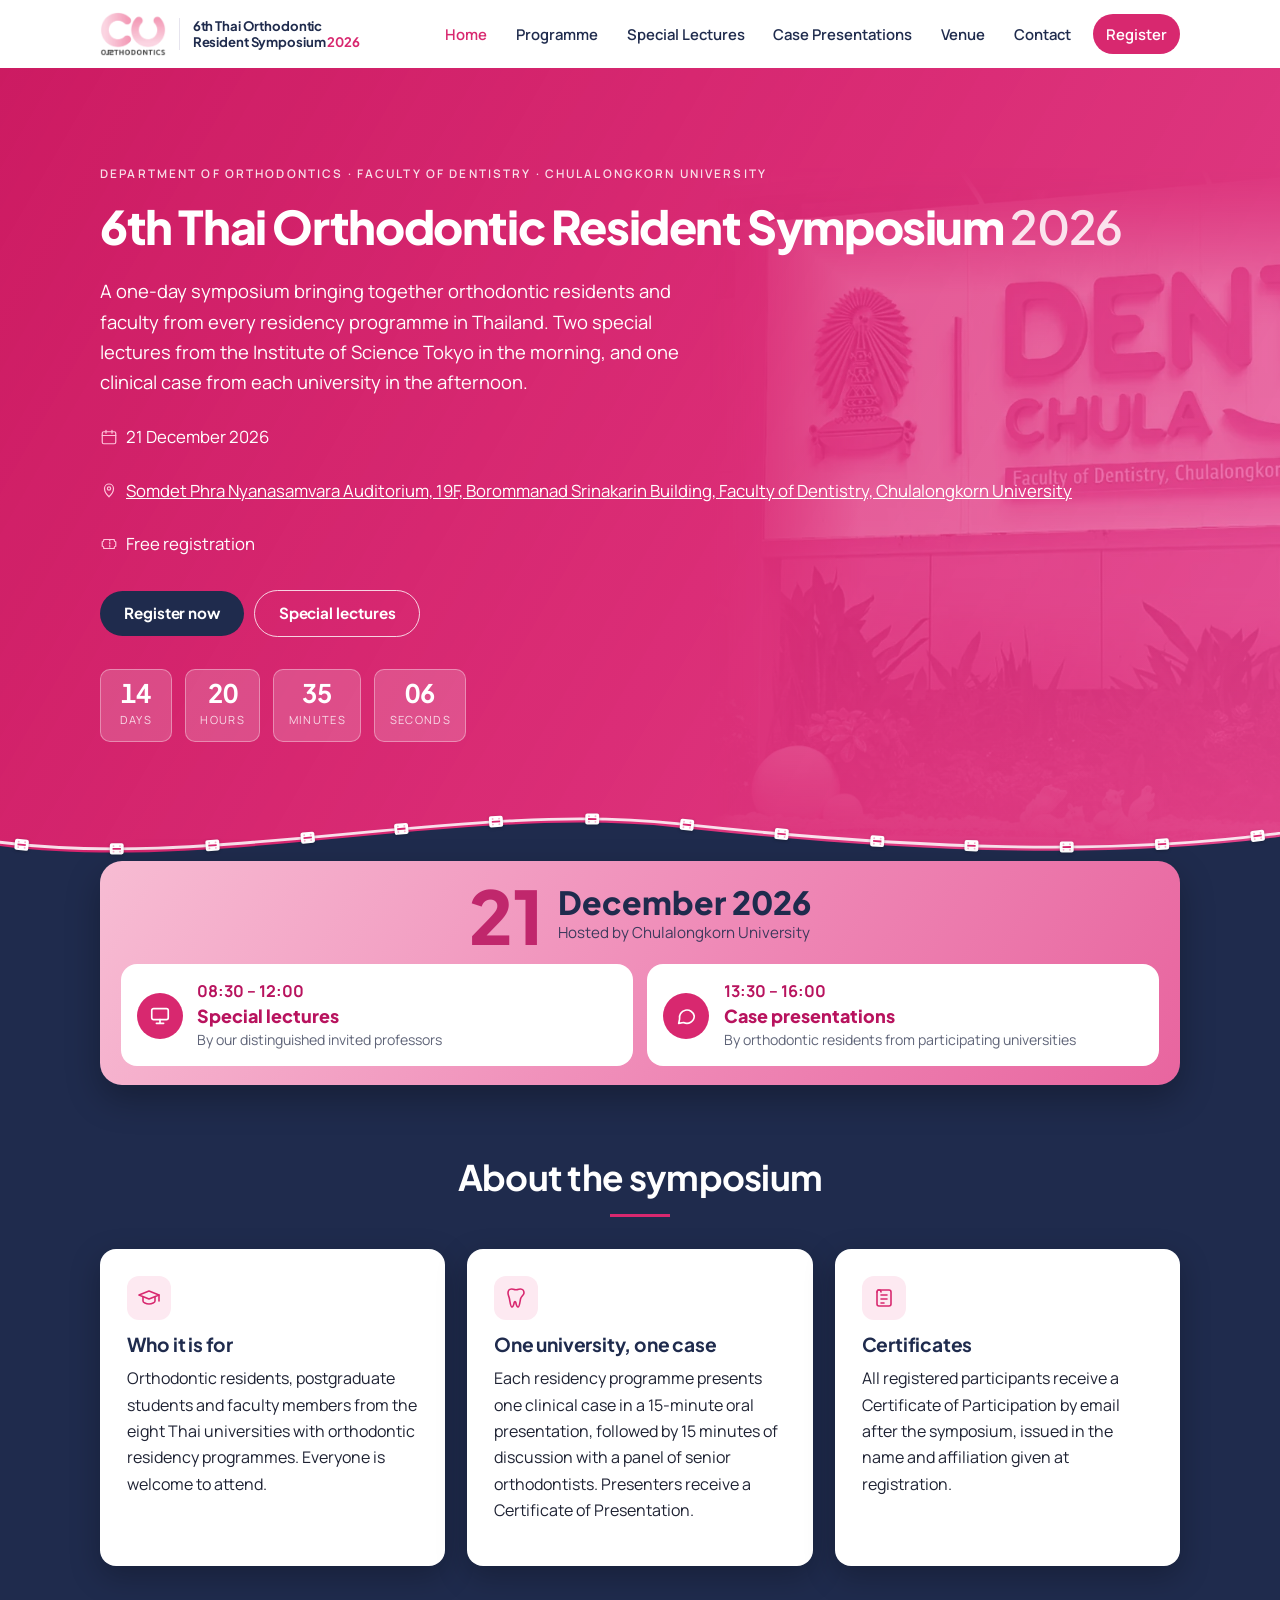
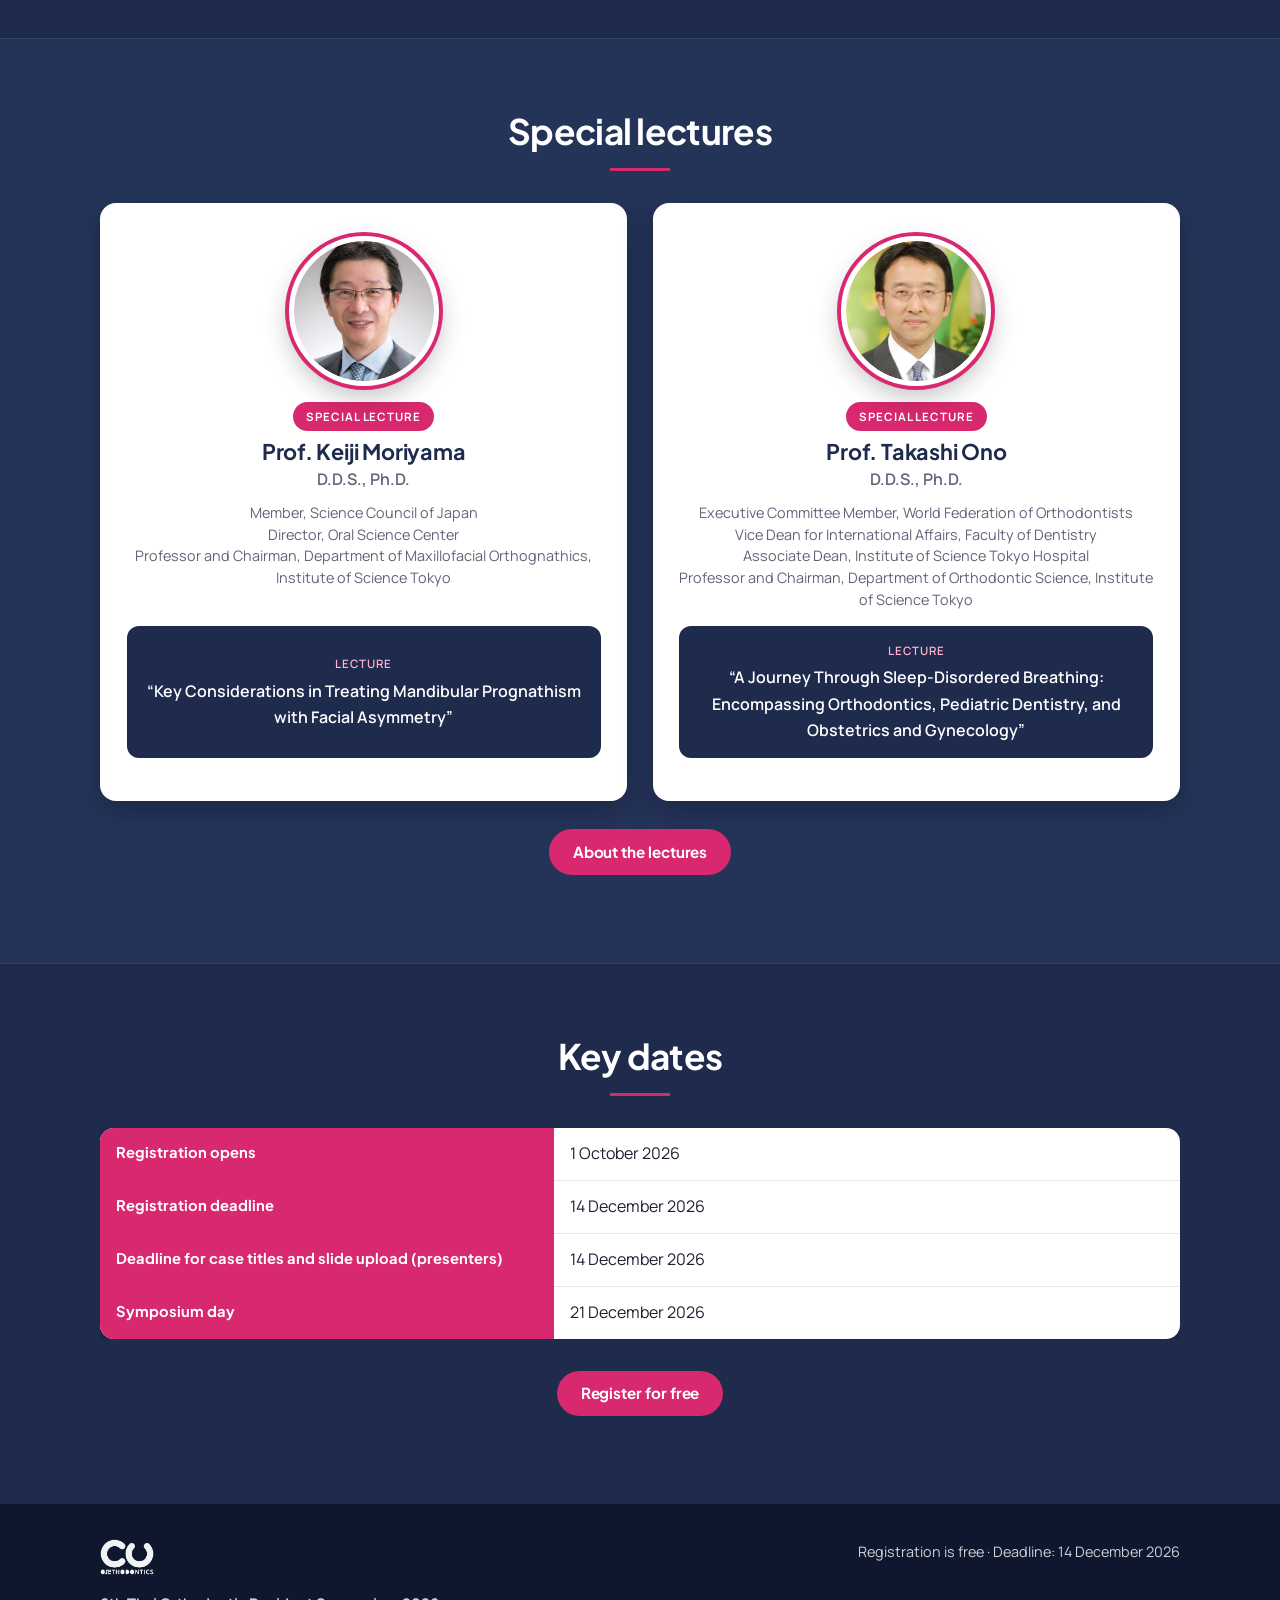
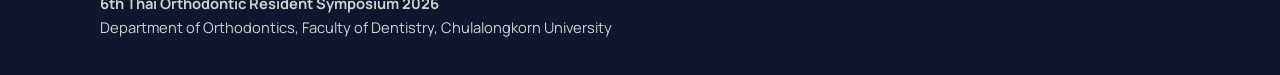
==== index.html @ 27dbf8e5 "Position options: Higher Graduate Diploma years 1-3 Co-Authored-By: Claude Fable 5.1 <noreply@anthro" ====
<!DOCTYPE html>
<html lang="en">
<head>
<meta charset="utf-8">
<meta name="viewport" content="width=device-width, initial-scale=1">
<title>Home · 6th Thai Orthodontic Resident Symposium 2026</title>
<meta name="description" content="6th Thai Orthodontic Resident Symposium 2026, Department of Orthodontics, Faculty of Dentistry, Chulalongkorn University. Free registration.">
<link rel="icon" type="image/png" href="assets/favicon.png">
<link rel="preconnect" href="https://fonts.googleapis.com">
<link href="https://fonts.googleapis.com/css2?family=Plus+Jakarta+Sans:wght@500;600;700;800&family=Manrope:wght@400;500;600;700&family=Cormorant+Garamond:ital,wght@0,600;1,500&display=swap" rel="stylesheet">
<script>if(!matchMedia("(prefers-reduced-motion: reduce)").matches&&"IntersectionObserver" in window){document.documentElement.classList.add("js");setTimeout(function(){document.documentElement.classList.remove("js")},3000)}</script>
<link rel="stylesheet" href="css/style.css?v=20261009a">
</head>
<body>
<header class="site-header">
  <div class="wrap nav-wrap">
    <a class="brand" href="index.html"><img src="assets/orthocu-600.png" alt="OrthoCU, Department of Orthodontics, Chulalongkorn University"><span>6th Thai Orthodontic<br>Resident Symposium <b>2026</b></span></a>
    <button class="nav-toggle" aria-label="Menu" aria-expanded="false"><svg viewBox="0 0 24 24" width="22" height="22" fill="none" stroke="currentColor" stroke-width="2" stroke-linecap="round" aria-hidden="true"><path d="M4 7h16M4 12h16M4 17h16"/></svg></button>
    <nav class="nav">
      <a href="index.html">Home</a>
      <a href="programme.html">Programme</a>
      <a href="speakers.html">Special Lectures</a>
      <a href="call.html">Case Presentations</a>
      <a href="venue.html">Venue</a>
      <a href="contact.html">Contact</a>
      <a href="register.html" class="btn-nav">Register</a>
    </nav>
  </div>
</header>
<section class="hero">
  <div class="wrap">
  <div class="hero-art" aria-hidden="true">
<svg class="arch" xmlns="http://www.w3.org/2000/svg" viewBox="95 45 409 247" fill="none" stroke="currentColor" stroke-width="2" stroke-linecap="round" stroke-linejoin="round" aria-hidden="true">
  <g class="teeth">
    <rect x="264.1" y="79.7" width="34.0" height="14.0" rx="6.3" transform="rotate(-10.3 281.1 86.7)" pathLength="1" style="--i:0"/>
    <rect x="235.1" y="91.5" width="27.0" height="13.0" rx="5.9" transform="rotate(-27.6 248.6 98.0)" pathLength="1" style="--i:1"/>
    <rect x="206.9" y="108.4" width="30.0" height="16.0" rx="7.2" transform="rotate(-41.1 221.9 116.4)" pathLength="1" style="--i:2"/>
    <rect x="185.4" y="130.5" width="28.0" height="20.0" rx="9.0" transform="rotate(-52.3 199.4 140.5)" pathLength="1" style="--i:3"/>
    <path d="M191.0,140.5 L207.8,140.5" transform="rotate(-52.3 199.4 140.5)" stroke-width="1.2" opacity=".55" pathLength="1" style="--i:3"/>
    <rect x="168.0" y="157.3" width="28.0" height="20.0" rx="9.0" transform="rotate(-61.3 182.0 167.3)" pathLength="1" style="--i:4"/>
    <path d="M173.6,167.3 L190.4,167.3" transform="rotate(-61.3 182.0 167.3)" stroke-width="1.2" opacity=".55" pathLength="1" style="--i:4"/>
    <rect x="145.1" y="188.0" width="42.0" height="30.0" rx="13.5" transform="rotate(-70.6 166.1 203.0)" pathLength="1" style="--i:5"/>
    <path d="M153.5,203.0 L178.7,203.0" transform="rotate(-70.6 166.1 203.0)" stroke-width="1.2" opacity=".55" pathLength="1" style="--i:5"/>
    <rect x="134.7" y="231.4" width="40.0" height="30.0" rx="13.5" transform="rotate(-79.8 154.7 246.4)" pathLength="1" style="--i:6"/>
    <path d="M142.7,246.4 L166.7,246.4" transform="rotate(-79.8 154.7 246.4)" stroke-width="1.2" opacity=".55" pathLength="1" style="--i:6"/>
    <rect x="301.9" y="79.7" width="34.0" height="14.0" rx="6.3" transform="rotate(10.3 318.9 86.7)" pathLength="1" style="--i:7"/>
    <rect x="337.9" y="91.5" width="27.0" height="13.0" rx="5.9" transform="rotate(27.6 351.4 98.0)" pathLength="1" style="--i:8"/>
    <rect x="363.1" y="108.4" width="30.0" height="16.0" rx="7.2" transform="rotate(41.1 378.1 116.4)" pathLength="1" style="--i:9"/>
    <rect x="386.6" y="130.5" width="28.0" height="20.0" rx="9.0" transform="rotate(52.3 400.6 140.5)" pathLength="1" style="--i:10"/>
    <path d="M392.2,140.5 L409.0,140.5" transform="rotate(52.3 400.6 140.5)" stroke-width="1.2" opacity=".55" pathLength="1" style="--i:10"/>
    <rect x="404.0" y="157.3" width="28.0" height="20.0" rx="9.0" transform="rotate(61.3 418.0 167.3)" pathLength="1" style="--i:11"/>
    <path d="M409.6,167.3 L426.4,167.3" transform="rotate(61.3 418.0 167.3)" stroke-width="1.2" opacity=".55" pathLength="1" style="--i:11"/>
    <rect x="412.9" y="188.0" width="42.0" height="30.0" rx="13.5" transform="rotate(70.6 433.9 203.0)" pathLength="1" style="--i:12"/>
    <path d="M421.3,203.0 L446.5,203.0" transform="rotate(70.6 433.9 203.0)" stroke-width="1.2" opacity=".55" pathLength="1" style="--i:12"/>
    <rect x="425.3" y="231.4" width="40.0" height="30.0" rx="13.5" transform="rotate(79.8 445.3 246.4)" pathLength="1" style="--i:13"/>
    <path d="M433.3,246.4 L457.3,246.4" transform="rotate(79.8 445.3 246.4)" stroke-width="1.2" opacity=".55" pathLength="1" style="--i:13"/>
  </g>
  <g class="brackets" stroke-width="1.8">
    <rect x="275.1" y="70.3" width="9.0" height="9.0" rx="1.5" transform="rotate(-10.3 279.6 74.8)" pathLength="1" style="--i:0"/>
    <path d="M275.1,74.8 L284.1,74.8" transform="rotate(-10.3 279.6 74.8)" stroke-width="1" opacity=".7" pathLength="1" style="--i:0"/>
    <rect x="240.2" y="82.7" width="9.0" height="9.0" rx="1.5" transform="rotate(-27.6 244.7 87.2)" pathLength="1" style="--i:1"/>
    <path d="M240.2,87.2 L249.2,87.2" transform="rotate(-27.6 244.7 87.2)" stroke-width="1" opacity=".7" pathLength="1" style="--i:1"/>
    <rect x="210.6" y="100.8" width="9.0" height="9.0" rx="1.5" transform="rotate(-41.1 215.1 105.3)" pathLength="1" style="--i:2"/>
    <path d="M210.6,105.3 L219.6,105.3" transform="rotate(-41.1 215.1 105.3)" stroke-width="1" opacity=".7" pathLength="1" style="--i:2"/>
    <rect x="184.9" y="124.9" width="9.0" height="9.0" rx="1.5" transform="rotate(-52.3 189.4 129.4)" pathLength="1" style="--i:3"/>
    <path d="M184.9,129.4 L193.9,129.4" transform="rotate(-52.3 189.4 129.4)" stroke-width="1" opacity=".7" pathLength="1" style="--i:3"/>
    <rect x="165.7" y="153.5" width="9.0" height="9.0" rx="1.5" transform="rotate(-61.3 170.2 158.0)" pathLength="1" style="--i:4"/>
    <path d="M165.7,158.0 L174.7,158.0" transform="rotate(-61.3 170.2 158.0)" stroke-width="1" opacity=".7" pathLength="1" style="--i:4"/>
    <rect x="142.3" y="187.9" width="12.0" height="12.0" rx="1.5" transform="rotate(-70.6 148.3 193.9)" pathLength="1" style="--i:5"/>
    <path d="M142.3,193.9 L154.3,193.9" transform="rotate(-70.6 148.3 193.9)" stroke-width="1" opacity=".7" pathLength="1" style="--i:5"/>
    <rect x="129.4" y="238.5" width="12.0" height="6" rx="1.5" transform="rotate(-79.8 135.4 241.5)" pathLength="1" style="--i:6"/>
    <rect x="315.9" y="70.3" width="9.0" height="9.0" rx="1.5" transform="rotate(10.3 320.4 74.8)" pathLength="1" style="--i:7"/>
    <path d="M315.9,74.8 L324.9,74.8" transform="rotate(10.3 320.4 74.8)" stroke-width="1" opacity=".7" pathLength="1" style="--i:7"/>
    <rect x="350.8" y="82.7" width="9.0" height="9.0" rx="1.5" transform="rotate(27.6 355.3 87.2)" pathLength="1" style="--i:8"/>
    <path d="M350.8,87.2 L359.8,87.2" transform="rotate(27.6 355.3 87.2)" stroke-width="1" opacity=".7" pathLength="1" style="--i:8"/>
    <rect x="380.4" y="100.8" width="9.0" height="9.0" rx="1.5" transform="rotate(41.1 384.9 105.3)" pathLength="1" style="--i:9"/>
    <path d="M380.4,105.3 L389.4,105.3" transform="rotate(41.1 384.9 105.3)" stroke-width="1" opacity=".7" pathLength="1" style="--i:9"/>
    <rect x="406.1" y="124.9" width="9.0" height="9.0" rx="1.5" transform="rotate(52.3 410.6 129.4)" pathLength="1" style="--i:10"/>
    <path d="M406.1,129.4 L415.1,129.4" transform="rotate(52.3 410.6 129.4)" stroke-width="1" opacity=".7" pathLength="1" style="--i:10"/>
    <rect x="425.3" y="153.5" width="9.0" height="9.0" rx="1.5" transform="rotate(61.3 429.8 158.0)" pathLength="1" style="--i:11"/>
    <path d="M425.3,158.0 L434.3,158.0" transform="rotate(61.3 429.8 158.0)" stroke-width="1" opacity=".7" pathLength="1" style="--i:11"/>
    <rect x="445.7" y="187.9" width="12.0" height="12.0" rx="1.5" transform="rotate(70.6 451.7 193.9)" pathLength="1" style="--i:12"/>
    <path d="M445.7,193.9 L457.7,193.9" transform="rotate(70.6 451.7 193.9)" stroke-width="1" opacity=".7" pathLength="1" style="--i:12"/>
    <rect x="458.6" y="238.5" width="12.0" height="6" rx="1.5" transform="rotate(79.8 464.6 241.5)" pathLength="1" style="--i:13"/>
  </g>
  <path class="wire" d="M135.4,241.5 C137.5,233.5 142.5,207.8 148.3,193.9 C154.1,180.0 163.3,168.8 170.2,158.0 C177.0,147.3 181.9,138.2 189.4,129.4 C196.8,120.6 205.9,112.4 215.1,105.3 C224.4,98.3 234.0,92.3 244.7,87.2 C255.4,82.1 266.9,76.9 279.6,74.8 C292.2,72.8 307.8,72.8 320.4,74.8 C333.1,76.9 344.6,82.1 355.3,87.2 C366.0,92.3 375.6,98.3 384.9,105.3 C394.1,112.4 403.2,120.6 410.6,129.4 C418.1,138.2 423.0,147.3 429.8,158.0 C436.7,168.8 445.9,180.0 451.7,193.9 C457.5,207.8 462.5,233.5 464.6,241.5" stroke-width="2.4" pathLength="1"/>
  <path class="midline" d="M300,74.81383465217232 L300,271.4340308617668" stroke-dasharray="2 6" stroke-width="1" opacity=".35"/>
</svg>
  </div>

    <div class="eyebrow">Department of Orthodontics · Faculty of Dentistry · Chulalongkorn University</div>
    <h1>6th Thai Orthodontic Resident Symposium <span class="year">2026</span></h1>
    <p class="lead">A one-day symposium bringing together orthodontic residents and faculty from every residency programme in Thailand. Two special lectures from the Institute of Science Tokyo in the morning, and one clinical case from each university in the afternoon.</p>
    <div class="meta">
      <span><svg class="ico" viewBox="0 0 24 24" fill="none" stroke="currentColor" stroke-width="1.6" stroke-linecap="round" stroke-linejoin="round" aria-hidden="true"><rect x="3" y="5" width="18" height="16" rx="2"/><path d="M3 10h18M8 3v4M16 3v4"/></svg><span data-config="EVENT_DATE"></span></span>
      <span><svg class="ico" viewBox="0 0 24 24" fill="none" stroke="currentColor" stroke-width="1.6" stroke-linecap="round" stroke-linejoin="round" aria-hidden="true"><path d="M12 21s-6-5.5-6-11a6 6 0 0 1 12 0c0 5.5-6 11-6 11z"/><circle cx="12" cy="10" r="2.2"/></svg><a href="venue.html" style="color:inherit">Somdet Phra Nyanasamvara Auditorium, 19F, Borommanad Srinakarin Building, Faculty of Dentistry, Chulalongkorn University</a></span>
      <span><svg class="ico" viewBox="0 0 24 24" fill="none" stroke="currentColor" stroke-width="1.6" stroke-linecap="round" stroke-linejoin="round" aria-hidden="true"><path d="M3 9a2 2 0 0 0 2-2V6h14v1a2 2 0 0 0 2 2v6a2 2 0 0 0-2 2v1H5v-1a2 2 0 0 0-2-2V9z"/><path d="M13 6v12" stroke-dasharray="2 2"/></svg>Free registration</span>
    </div>
    <div class="hero-actions">
      <a class="btn" href="register.html">Register now</a>
      <a class="btn secondary" href="speakers.html">Special lectures</a>
    </div>
    <div class="countdown" id="countdown" aria-label="Countdown to the symposium">
      <div><b data-cd="d">–</b><span>days</span></div>
      <div><b data-cd="h">–</b><span>hours</span></div>
      <div><b data-cd="m">–</b><span>minutes</span></div>
      <div><b data-cd="s">–</b><span>seconds</span></div>
    </div>
  </div>
  <svg class="hero-wave" viewBox="0 0 1440 90" preserveAspectRatio="xMidYMax slice" aria-hidden="true"><path d="M-200,50 L0,50 C240,90 520,8 760,34 C1000,60 1240,72 1440,40 L1640,40 L1640,140 L-200,140 Z"/><path class="line" d="M-200,46 L0,46 C240,86 520,4 760,30 C1000,56 1240,68 1440,36 L1640,36" fill="none" stroke="rgba(255,255,255,.85)" stroke-width="3"/><g class="wire-brackets"><g transform="translate(51.0,52.7) rotate(5.6)"><rect x="-7.5" y="-6.0" width="15" height="12" rx="2.2" fill="#fff"/><path d="M-4.5,0 H4.5" stroke="#d8286f" stroke-width="2"/><circle cx="-3.5" cy="-3.0" r="1" fill="#f5b3cf"/><circle cx="3.5" cy="-3.0" r="1" fill="#f5b3cf"/><circle cx="-3.5" cy="3.0" r="1" fill="#f5b3cf"/><circle cx="3.5" cy="3.0" r="1" fill="#f5b3cf"/></g><g transform="translate(153.9,57.2) rotate(-0.2)"><rect x="-7.5" y="-6.0" width="15" height="12" rx="2.2" fill="#fff"/><path d="M-4.5,0 H4.5" stroke="#d8286f" stroke-width="2"/><circle cx="-3.5" cy="-3.0" r="1" fill="#f5b3cf"/><circle cx="3.5" cy="-3.0" r="1" fill="#f5b3cf"/><circle cx="-3.5" cy="3.0" r="1" fill="#f5b3cf"/><circle cx="3.5" cy="3.0" r="1" fill="#f5b3cf"/></g><g transform="translate(257.5,53.4) rotate(-3.7)"><rect x="-7.5" y="-6.0" width="15" height="12" rx="2.2" fill="#fff"/><path d="M-4.5,0 H4.5" stroke="#d8286f" stroke-width="2"/><circle cx="-3.5" cy="-3.0" r="1" fill="#f5b3cf"/><circle cx="3.5" cy="-3.0" r="1" fill="#f5b3cf"/><circle cx="-3.5" cy="3.0" r="1" fill="#f5b3cf"/><circle cx="3.5" cy="3.0" r="1" fill="#f5b3cf"/></g><g transform="translate(360.5,45.1) rotate(-5.3)"><rect x="-7.5" y="-6.0" width="15" height="12" rx="2.2" fill="#fff"/><path d="M-4.5,0 H4.5" stroke="#d8286f" stroke-width="2"/><circle cx="-3.5" cy="-3.0" r="1" fill="#f5b3cf"/><circle cx="3.5" cy="-3.0" r="1" fill="#f5b3cf"/><circle cx="-3.5" cy="3.0" r="1" fill="#f5b3cf"/><circle cx="3.5" cy="3.0" r="1" fill="#f5b3cf"/></g><g transform="translate(461.8,35.6) rotate(-5.2)"><rect x="-7.5" y="-6.0" width="15" height="12" rx="2.2" fill="#fff"/><path d="M-4.5,0 H4.5" stroke="#d8286f" stroke-width="2"/><circle cx="-3.5" cy="-3.0" r="1" fill="#f5b3cf"/><circle cx="3.5" cy="-3.0" r="1" fill="#f5b3cf"/><circle cx="-3.5" cy="3.0" r="1" fill="#f5b3cf"/><circle cx="3.5" cy="3.0" r="1" fill="#f5b3cf"/></g><g transform="translate(564.2,27.7) rotate(-3.3)"><rect x="-7.5" y="-6.0" width="15" height="12" rx="2.2" fill="#fff"/><path d="M-4.5,0 H4.5" stroke="#d8286f" stroke-width="2"/><circle cx="-3.5" cy="-3.0" r="1" fill="#f5b3cf"/><circle cx="3.5" cy="-3.0" r="1" fill="#f5b3cf"/><circle cx="-3.5" cy="3.0" r="1" fill="#f5b3cf"/><circle cx="3.5" cy="3.0" r="1" fill="#f5b3cf"/></g><g transform="translate(668.3,24.9) rotate(0.6)"><rect x="-7.5" y="-6.0" width="15" height="12" rx="2.2" fill="#fff"/><path d="M-4.5,0 H4.5" stroke="#d8286f" stroke-width="2"/><circle cx="-3.5" cy="-3.0" r="1" fill="#f5b3cf"/><circle cx="3.5" cy="-3.0" r="1" fill="#f5b3cf"/><circle cx="-3.5" cy="3.0" r="1" fill="#f5b3cf"/><circle cx="3.5" cy="3.0" r="1" fill="#f5b3cf"/></g><g transform="translate(770.8,31.2) rotate(6.1)"><rect x="-7.5" y="-6.0" width="15" height="12" rx="2.2" fill="#fff"/><path d="M-4.5,0 H4.5" stroke="#d8286f" stroke-width="2"/><circle cx="-3.5" cy="-3.0" r="1" fill="#f5b3cf"/><circle cx="3.5" cy="-3.0" r="1" fill="#f5b3cf"/><circle cx="-3.5" cy="3.0" r="1" fill="#f5b3cf"/><circle cx="3.5" cy="3.0" r="1" fill="#f5b3cf"/></g><g transform="translate(873.2,41.1) rotate(5.0)"><rect x="-7.5" y="-6.0" width="15" height="12" rx="2.2" fill="#fff"/><path d="M-4.5,0 H4.5" stroke="#d8286f" stroke-width="2"/><circle cx="-3.5" cy="-3.0" r="1" fill="#f5b3cf"/><circle cx="3.5" cy="-3.0" r="1" fill="#f5b3cf"/><circle cx="-3.5" cy="3.0" r="1" fill="#f5b3cf"/><circle cx="3.5" cy="3.0" r="1" fill="#f5b3cf"/></g><g transform="translate(976.7,48.9) rotate(3.6)"><rect x="-7.5" y="-6.0" width="15" height="12" rx="2.2" fill="#fff"/><path d="M-4.5,0 H4.5" stroke="#d8286f" stroke-width="2"/><circle cx="-3.5" cy="-3.0" r="1" fill="#f5b3cf"/><circle cx="3.5" cy="-3.0" r="1" fill="#f5b3cf"/><circle cx="-3.5" cy="3.0" r="1" fill="#f5b3cf"/><circle cx="3.5" cy="3.0" r="1" fill="#f5b3cf"/></g><g transform="translate(1078.6,53.8) rotate(1.8)"><rect x="-7.5" y="-6.0" width="15" height="12" rx="2.2" fill="#fff"/><path d="M-4.5,0 H4.5" stroke="#d8286f" stroke-width="2"/><circle cx="-3.5" cy="-3.0" r="1" fill="#f5b3cf"/><circle cx="3.5" cy="-3.0" r="1" fill="#f5b3cf"/><circle cx="-3.5" cy="3.0" r="1" fill="#f5b3cf"/><circle cx="3.5" cy="3.0" r="1" fill="#f5b3cf"/></g><g transform="translate(1181.7,55.2) rotate(-0.4)"><rect x="-7.5" y="-6.0" width="15" height="12" rx="2.2" fill="#fff"/><path d="M-4.5,0 H4.5" stroke="#d8286f" stroke-width="2"/><circle cx="-3.5" cy="-3.0" r="1" fill="#f5b3cf"/><circle cx="3.5" cy="-3.0" r="1" fill="#f5b3cf"/><circle cx="-3.5" cy="3.0" r="1" fill="#f5b3cf"/><circle cx="3.5" cy="3.0" r="1" fill="#f5b3cf"/></g><g transform="translate(1284.8,52.1) rotate(-3.2)"><rect x="-7.5" y="-6.0" width="15" height="12" rx="2.2" fill="#fff"/><path d="M-4.5,0 H4.5" stroke="#d8286f" stroke-width="2"/><circle cx="-3.5" cy="-3.0" r="1" fill="#f5b3cf"/><circle cx="3.5" cy="-3.0" r="1" fill="#f5b3cf"/><circle cx="-3.5" cy="3.0" r="1" fill="#f5b3cf"/><circle cx="3.5" cy="3.0" r="1" fill="#f5b3cf"/></g><g transform="translate(1388.2,43.2) rotate(-6.8)"><rect x="-7.5" y="-6.0" width="15" height="12" rx="2.2" fill="#fff"/><path d="M-4.5,0 H4.5" stroke="#d8286f" stroke-width="2"/><circle cx="-3.5" cy="-3.0" r="1" fill="#f5b3cf"/><circle cx="3.5" cy="-3.0" r="1" fill="#f5b3cf"/><circle cx="-3.5" cy="3.0" r="1" fill="#f5b3cf"/><circle cx="3.5" cy="3.0" r="1" fill="#f5b3cf"/></g></g></svg>
</section>

<section class="glance">
  <div class="wrap">
    <div class="date-band">
      <div class="date-head"><span class="day">21</span><div><strong>December 2026</strong><span>Hosted by Chulalongkorn University</span></div></div>
      <div class="sessions">
        <a class="session" href="speakers.html"><span class="sicon"><svg viewBox="0 0 24 24" fill="none" stroke="currentColor" stroke-width="1.8" stroke-linecap="round" stroke-linejoin="round" aria-hidden="true"><rect x="3" y="4" width="18" height="12" rx="2"/><path d="M8 20h8M12 16v4"/></svg></span><div><b>08:30 – 12:00</b><strong>Special lectures</strong><span>By our distinguished invited professors</span></div></a>
        <a class="session" href="call.html"><span class="sicon"><svg viewBox="0 0 24 24" fill="none" stroke="currentColor" stroke-width="1.8" stroke-linecap="round" stroke-linejoin="round" aria-hidden="true"><path d="M21 12a8 8 0 0 1-11.6 7.1L4 20l1-4.6A8 8 0 1 1 21 12z"/></svg></span><div><b>13:30 – 16:00</b><strong>Case presentations</strong><span>By orthodontic residents from participating universities</span></div></a>
      </div>
    </div>
  </div>
</section>

<section>
  <div class="wrap">
    <div class="section-title"><h2>About the symposium</h2><div class="rule"></div></div>
    <div class="grid">
      <div class="card"><div class="icon"><svg class="ico" viewBox="0 0 24 24" fill="none" stroke="currentColor" stroke-width="1.6" stroke-linecap="round" stroke-linejoin="round" aria-hidden="true"><path d="M2 9l10-4 10 4-10 4L2 9z"/><path d="M6 11v4c0 1.5 3 3 6 3s6-1.5 6-3v-4"/><path d="M22 9v6"/></svg></div><h3>Who it is for</h3><p>Orthodontic residents, postgraduate students and faculty members from the eight Thai universities with orthodontic residency programmes. Everyone is welcome to attend.</p></div>
      <div class="card"><div class="icon"><svg class="ico" viewBox="0 0 24 24" fill="none" stroke="currentColor" stroke-width="1.6" stroke-linecap="round" stroke-linejoin="round" aria-hidden="true"><path d="M7.5 3C5 3 4 5 4 7c0 2 1 3.5 1.5 6S6.5 21 8 21c1.2 0 1.8-2.5 2.2-4.5.3-1.3 1.3-1.3 1.6 0 .4 2 1 4.5 2.2 4.5 1.5 0 2-5.5 2.5-8S20 9 20 7c0-2-1-4-3.5-4-1.5 0-2.2.8-4.5.8S9 3 7.5 3z"/></svg></div><h3>One university, one case</h3><p>Each residency programme presents one clinical case in a 15-minute oral presentation, followed by 15 minutes of discussion with a panel of senior orthodontists. Presenters receive a Certificate of Presentation.</p></div>
      <div class="card"><div class="icon"><svg class="ico" viewBox="0 0 24 24" fill="none" stroke="currentColor" stroke-width="1.6" stroke-linecap="round" stroke-linejoin="round" aria-hidden="true"><path d="M6 4h11a2 2 0 0 1 2 2v12a2 2 0 0 1-2 2H7a2 2 0 0 1-2-2V6"/><path d="M9 9h6M9 13h6M9 17h3"/><path d="M5 6a2 2 0 1 1 4 0v0"/></svg></div><h3>Certificates</h3><p>All registered participants receive a Certificate of Participation by email after the symposium, issued in the name and affiliation given at registration.</p></div>
    </div>
  </div>
</section>


<section class="alt">
  <div class="wrap">
    <div class="section-title"><h2>Special lectures</h2><div class="rule"></div></div>
    <div class="speakers">
    <div class="card speaker">
      <div class="photo"><img src="assets/speakers/moriyama.jpg?v=2" alt="Prof. Keiji Moriyama" onerror="this.remove()">KM</div>
      <span class="pill">Special lecture</span>
      <h3>Prof. Keiji Moriyama</h3>
      <div class="deg">D.D.S., Ph.D.</div>
      <p class="aff">Member, Science Council of Japan<br>Director, Oral Science Center<br>Professor and Chairman, Department of Maxillofacial Orthognathics, Institute of Science Tokyo</p>
      <div class="talk"><small>Lecture</small>&ldquo;Key Considerations in Treating Mandibular Prognathism with Facial Asymmetry&rdquo;</div>
      
    </div>
    <div class="card speaker">
      <div class="photo"><img src="assets/speakers/ono.jpg?v=3" alt="Prof. Takashi Ono" onerror="this.remove()">TO</div>
      <span class="pill">Special lecture</span>
      <h3>Prof. Takashi Ono</h3>
      <div class="deg">D.D.S., Ph.D.</div>
      <p class="aff">Executive Committee Member, World Federation of Orthodontists<br>Vice Dean for International Affairs, Faculty of Dentistry<br>Associate Dean, Institute of Science Tokyo Hospital<br>Professor and Chairman, Department of Orthodontic Science, Institute of Science Tokyo</p>
      <div class="talk"><small>Lecture</small>&ldquo;A Journey Through Sleep-Disordered Breathing: Encompassing Orthodontics, Pediatric Dentistry, and Obstetrics and Gynecology&rdquo;</div>
      
    </div>
    </div>
    <p style="text-align:center;margin-top:1.8rem"><a class="btn navy" href="speakers.html">About the lectures</a></p>
  </div>
</section>
<section>
  <div class="wrap">
    <div class="section-title"><h2>Key dates</h2><div class="rule"></div></div>
    <div class="table-wrap">
    <table class="dates">
      <tr><th>Registration opens</th><td>1 October 2026</td></tr>
      <tr><th>Registration deadline</th><td><span data-config="REGISTRATION_DEADLINE"></span></td></tr>
      <tr><th>Deadline for case titles and slide upload (presenters)</th><td><span data-config="CASE_TITLE_DEADLINE"></span></td></tr>
      <tr><th>Symposium day</th><td><span data-config="EVENT_DATE"></span></td></tr>
    </table>
    </div>
    <p style="text-align:center;margin-top:2rem"><a class="btn navy" href="register.html">Register for free</a></p>
  </div>
</section>

<footer class="site-footer">
  <div class="wrap">
    <div>
      <img class="footer-logo" src="assets/orthocu-white.png" alt="OrthoCU"><br>
      <strong>6th Thai Orthodontic Resident Symposium 2026</strong><br>
      Department of Orthodontics, Faculty of Dentistry, Chulalongkorn University
    </div>
    <div>
      <span data-contact>Questions? <a data-mailto href="#"></a><br></span>
      <span class="small">Registration is free · Deadline: <span data-config="REGISTRATION_DEADLINE"></span></span>
    </div>
  </div>
</footer>
<script src="js/config.js?v=20261009a"></script>
<script src="js/main.js?v=20261009a"></script>

</body>
</html>
---- css/style.css ----
/* 6th Thai Orthodontic Resident Symposium 2026 — shared stylesheet. Colours match the certificate design. */
:root {
  /* Poster palette: hot pink + deep navy. Older presets remain below for the prototype switcher. */
  --navy: #1f2b4d;        /* primary: deep navy (headings, table headers, nav button) */
  --navy-dark: #141d36;
  --pink: #d8286f;        /* hot pink accent (poster), deep enough for white text */
  --pink-deep: #b8135e;   /* pink for small text on white or blush */
  --pink-soft: #ffb3d1;
  --gold: #d8286f;        /* primary call-to-action now pink, as on the poster */
  --cream: #fffbf9;
  --blush: #fde9f1;
  --ink: #1e2233;
  --muted: #5f6478;
  --line: #e6e4ee;
  --bg: #f7f7fb;
  --error: #b3261e;
  --ok: #1e7f4f;
  --hero-a: #c9175e; --hero-b: #dc2f7a; --hero-c: #e6549a;   /* pink header band, like the poster (no pastel end) */
  --footer: #141d36;
  --soft: #ffc2da;
  --radius: 14px;
  --shadow: 0 6px 24px rgba(31, 43, 77, .12);
}
/* ---- variant: same pink & navy on a light page (data-theme="light"); the default (no attribute) is the poster layout with a navy page ---- */
html[data-theme="light"] { --hero-a: #c9175e; --hero-b: #dc2f7a; --hero-c: #e6549a; }
html[data-theme="light"] .hero .btn { background: var(--navy); }
html[data-theme="light"] .btn.navy { background: var(--pink); }
html[data-theme="light"] th { background: var(--pink); }
html[data-theme="light"] .site-header a, html[data-theme="light"] .brand { color: var(--navy); }
html[data-theme="light"] .nav a.active { color: var(--pink); }
html[data-theme="light"] .nav a.btn-nav { background: var(--pink); color: #fff; }

* { box-sizing: border-box; }
html { scroll-behavior: smooth; }
body {
  margin: 0; color: var(--ink); background: var(--bg);
  font: 16px/1.65 "Manrope", -apple-system, BlinkMacSystemFont, "Segoe UI", Roboto, Helvetica, Arial, sans-serif;
}
h1, h2, h3 { font-family: "Plus Jakarta Sans", "Manrope", -apple-system, sans-serif; color: var(--navy); line-height: 1.12; margin: 0 0 .5em; letter-spacing: -0.02em; }
h1 { font-size: clamp(2rem, 4vw, 2.9rem); font-weight: 800; letter-spacing: -0.03em; }
.hero h1 .year { color: var(--soft); font-weight: 600; }
h2 { font-size: clamp(1.6rem, 3.2vw, 2.2rem); font-weight: 700; }
h3 { font-size: 1.2rem; font-weight: 700; letter-spacing: -0.01em; }
p { margin: 0 0 1em; }
a { color: var(--navy); }
.wrap { width: min(1080px, 92%); margin: 0 auto; }
.muted { color: var(--muted); }
.small { font-size: .9rem; }

/* header / nav */
.site-header { background: #fff; border-bottom: 1px solid var(--line); position: sticky; top: 0; z-index: 20; }
.nav-wrap { display: flex; align-items: center; justify-content: space-between; min-height: 68px; gap: 1rem; }
.brand { display: flex; align-items: center; gap: .8rem; text-decoration: none; color: var(--navy); font-family: "Plus Jakarta Sans", sans-serif; font-size: .82rem; font-weight: 700; letter-spacing: -0.01em; line-height: 1.2; }
.brand span { padding-left: .8rem; border-left: 1px solid var(--line); }
.brand img { height: 44px; width: auto; }
.brand b { color: var(--pink); font-weight: 700; }
.nav { display: flex; gap: .2rem; align-items: center; }
.nav a { text-decoration: none; color: var(--navy); padding: .5rem .8rem; border-radius: 999px; font-weight: 600; font-size: .93rem; }
.nav a:hover { background: var(--bg); }
.nav a.active { color: var(--pink); }
.nav a.btn-nav { background: var(--navy); color: #fff; margin-left: .4rem; }
.nav a.btn-nav:hover { background: var(--navy-dark); }
.nav-toggle { display: none; align-items: center; justify-content: center; width: 44px; height: 40px; padding: 0; background: none; border: 1px solid var(--line); border-radius: 8px; color: var(--navy); cursor: pointer; }
.nav-toggle svg { display: block; }
@media (max-width: 960px) {
  .brand { font-size: .78rem; max-width: 70%; }
  .brand img { height: 38px; }
  .nav-toggle { display: flex; }
  .nav { display: none; position: absolute; left: 0; right: 0; top: 100%; background: #fff; flex-direction: column; align-items: stretch; padding: .6rem 4%; border-bottom: 1px solid var(--line); box-shadow: var(--shadow); }
  .nav.open { display: flex; }
  .nav a.btn-nav { margin: .4rem 0 0; text-align: center; }
}

/* hero */
.hero { background: linear-gradient(135deg, var(--hero-a) 0%, var(--hero-b) 55%, var(--hero-c) 100%); color: #fff; padding: clamp(3rem, 8vw, 6rem) 0; position: relative; overflow: hidden; }
.hero::after { display: none; }
.hero .eyebrow { text-transform: uppercase; letter-spacing: .18em; font-size: .74rem; font-weight: 600; color: var(--soft); margin-bottom: 1.1rem; }
.hero h1 { color: #fff; }
.hero .lead { font-size: 1.15rem; max-width: 620px; color: rgba(255,255,255,.88); font-weight: 400; }
.hero .meta { display: flex; flex-wrap: wrap; gap: 1.6rem; margin: 1.6rem 0 2rem; font-size: 1.05rem; }
.hero .meta span { display: flex; gap: .5rem; align-items: center; }
.btn { display: inline-block; text-align: center; line-height: 1.3; padding: .8rem 1.5rem; border-radius: 999px; background: var(--gold); color: #fff; font-weight: 700; font-family: "Plus Jakarta Sans", sans-serif; text-decoration: none; border: 0; cursor: pointer; font-size: .95rem; letter-spacing: -0.005em; }
.btn:hover { background: #c92a6d; }
.btn.secondary { background: transparent; border: 1.5px solid rgba(255,255,255,.7); color: #fff; }
.btn.outline { background: #fff; border: 1.5px solid var(--navy); color: var(--navy); }
.btn.outline:hover { background: var(--blush); }
.btn.danger { background: #b3261e; color: #fff; }
.btn.danger:hover { background: #8f1d17; }
.btn.small { padding: .45rem .9rem; font-size: .88rem; }
.stack-btns { display: grid; gap: .5rem; }
form.reg fieldset { min-width: 0; }                                   /* fieldsets default to min-content width and can overflow on phones */
input[type=file] { width: 100%; max-width: 100%; }
#presenterForm, #attendanceCard { margin-top: 1.6rem; }
.refreshing { opacity: .6; font-size: .85rem; }
.stack-btns .btn { width: 100%; }
.row { display: grid; grid-template-columns: 1fr 1fr 1fr; gap: 1rem; }
@media (max-width: 600px) { .row { grid-template-columns: 1fr; } }
.hero-actions { display: flex; flex-wrap: wrap; gap: .6rem; align-items: center; }
.btn.secondary:hover { background: rgba(255,255,255,.12); }
.btn.navy { background: var(--navy); }
.btn.navy:hover { background: var(--navy-dark); }
.btn[disabled] { opacity: .6; cursor: wait; }

/* sections & cards */
section { padding: clamp(2.5rem, 6vw, 4.5rem) 0; }
section.alt { background: var(--blush); border-top: 1px solid var(--line); border-bottom: 1px solid var(--line); }
.section-title { text-align: center; margin-bottom: 2rem; }
.section-title .rule { width: 60px; height: 3px; background: linear-gradient(90deg, var(--pink), var(--gold)); margin: .6rem auto 0; }
.grid { display: grid; gap: 1.4rem; grid-template-columns: repeat(auto-fit, minmax(240px, 1fr)); }
.card { background: #fff; border: 1px solid var(--line); border-radius: 16px; padding: 1.6rem; box-shadow: var(--shadow); }
.card h3 { margin-top: 0; }
.card .icon { width: 44px; height: 44px; border-radius: 12px; background: var(--blush); color: var(--pink); display: flex; align-items: center; justify-content: center; margin-bottom: .9rem; }
.card .icon .ico { width: 24px; height: 24px; }
.hero .meta .ico { width: 18px; height: 18px; color: var(--soft); flex: none; }
.page-title { padding: 2.5rem 0 1rem; }
.page-title p { color: var(--muted); max-width: 720px; }

/* tables */
table { width: 100%; border-collapse: collapse; background: #fff; border-radius: var(--radius); overflow: hidden; box-shadow: var(--shadow); }
th, td { padding: .8rem 1rem; text-align: left; border-bottom: 1px solid var(--line); vertical-align: top; }
th { background: var(--navy-dark); color: #fff; font-weight: 700; font-family: "Plus Jakarta Sans", sans-serif; font-size: .92rem; border-bottom: 0; }
table.dates th { width: 42%; }
tr:last-child td { border-bottom: 0; }
td.time { white-space: nowrap; color: var(--muted); width: 8.5rem; }
.table-wrap { overflow-x: auto; }

/* forms */
.form-layout { display: grid; grid-template-columns: minmax(0, 1fr) 320px; gap: 2rem; align-items: start; }
@media (max-width: 900px) { .form-layout { grid-template-columns: 1fr; } .preview { position: static !important; order: -1; } .cert-preview { max-width: 420px; margin: 0 auto; } }
form.reg { background: #fff; border: 1px solid var(--line); border-radius: var(--radius); padding: 1.8rem; box-shadow: var(--shadow); }
fieldset { border: 0; padding: 0; margin: 0 0 1.6rem; }
legend { font-family: "Plus Jakarta Sans", sans-serif; font-size: 1.15rem; color: var(--navy); font-weight: 700; margin-bottom: .8rem; letter-spacing: -0.01em; }
.row { display: grid; gap: 1rem; grid-template-columns: repeat(auto-fit, minmax(200px, 1fr)); margin-bottom: 1rem; }
.field { display: flex; flex-direction: column; gap: .3rem; margin-bottom: 1rem; }
.row .field { margin-bottom: 0; }
label { font-weight: 600; font-size: .92rem; }
label .req { color: var(--error); }
.hint { font-size: .85rem; color: var(--muted); }
input[type=text], input[type=email], input[type=tel], select, textarea {
  font: inherit; padding: .65rem .8rem; border: 1px solid #c9ced6; border-radius: 8px; background: #fff; color: var(--ink); width: 100%;
}
input:focus, select:focus, textarea:focus { outline: 2px solid rgba(142,42,85,.25); border-color: var(--navy); }
input.invalid, select.invalid { border-color: var(--error); }
.radios { display: grid; gap: .6rem; }
.radios label { display: flex; gap: .6rem; align-items: flex-start; font-weight: 500; padding: .7rem .9rem; border: 1px solid var(--line); border-radius: 8px; cursor: pointer; }
.radios label:has(input:checked) { border-color: var(--navy); background: var(--blush); }
.radios input { margin-top: .25rem; }
.check { display: flex; gap: .6rem; align-items: flex-start; font-weight: 500; }
.check input { margin-top: .3rem; }
.field-error { color: var(--error); font-size: .85rem; display: none; }
.field.show-error .field-error { display: block; }
[hidden] { display: none !important; }
.hp { position: absolute; left: -9999px; top: -9999px; height: 0; width: 0; opacity: 0; }

/* certificate preview */
.preview { position: sticky; top: 90px; }
.cert-preview { background: var(--cream); border: 3px double var(--navy); padding: 1.4rem 1rem; text-align: center; border-radius: 4px; }
.cert-preview .org { font-size: .62rem; letter-spacing: .18em; text-transform: uppercase; color: var(--navy); margin-bottom: .6rem; }
.cert-preview .ct { font-family: "Cormorant Garamond", Georgia, serif; font-size: 1.25rem; color: var(--navy); font-weight: 600; }
.cert-preview .lead-line { font-style: italic; font-size: .8rem; color: #555; margin: .5rem 0 .2rem; }
.cert-preview .pname { font-family: "Cormorant Garamond", Georgia, serif; font-size: 1.6rem; color: var(--navy); font-weight: 600; min-height: 1.4em; word-break: break-word; }
.cert-preview .puni { font-style: italic; color: #444; font-size: .95rem; min-height: 1.3em; }
.cert-preview .placeholder { color: #aaa; }

/* status boxes */
.notice { padding: .9rem 1rem; border-radius: 8px; margin-bottom: 1rem; border: 1px solid; }
.notice.error { background: #fdecea; border-color: #f2b8b5; color: var(--error); }
.notice.info { background: var(--blush); border-color: #e8c9d6; color: var(--navy); }
.success { background: #fff; border: 1px solid var(--line); border-radius: var(--radius); padding: 2rem; box-shadow: var(--shadow); }
.success .big { font-size: 1.8rem; color: var(--ok); font-family: "Plus Jakarta Sans", sans-serif; font-weight: 700; }
.success dl { display: grid; grid-template-columns: max-content 1fr; gap: .4rem 1.2rem; margin: 1rem 0; }
.success dt { color: var(--muted); }
.success dd { margin: 0; font-weight: 600; }
.closed { text-align: center; padding: 3rem 1rem; }

/* footer */
.site-footer { background: var(--footer); color: rgba(255,255,255,.8); padding: 2.2rem 0; margin-top: 2rem; font-size: .92rem; }
.site-footer .wrap { display: flex; flex-wrap: wrap; justify-content: space-between; gap: 1rem; }
.site-footer a { color: var(--soft); }

/* ---- motion (subtle; disabled for users who prefer reduced motion) ---- */
.hero .eyebrow, .hero h1, .hero .lead, .hero .meta, .hero .hero-actions, .hero .countdown {
  animation: rise .7s cubic-bezier(.2,.7,.2,1) both;
}
.hero h1 { animation-delay: .08s; }
.hero .lead { animation-delay: .16s; }
.hero .meta { animation-delay: .24s; }
.hero .hero-actions { animation-delay: .32s; }
.hero .countdown { animation-delay: .4s; }
@keyframes rise { from { opacity: 0; transform: translateY(14px); } to { opacity: 1; transform: none; } }
.hero::after { animation: drift 18s ease-in-out infinite alternate; }
@keyframes drift { from { transform: translate(0, 0) scale(1); } to { transform: translate(-30px, -20px) scale(1.06); } }

.reveal { opacity: 0; transform: translateY(18px); transition: opacity .6s ease, transform .6s cubic-bezier(.2,.7,.2,1); }
.reveal.in { opacity: 1; transform: none; }
.card { transition: transform .25s ease, box-shadow .25s ease; }
.card:hover { transform: translateY(-4px); box-shadow: 0 14px 34px rgba(142, 42, 85, .16); }
.btn { transition: background .2s ease, transform .15s ease; }
.btn:hover { transform: translateY(-1px); }
.nav a { transition: background .2s ease, color .2s ease; }
.section-title .rule { transform-origin: center; transition: transform .6s ease .2s; }
.reveal:not(.in) .section-title .rule { transform: scaleX(0); }

.countdown { display: flex; gap: .8rem; margin-top: 2rem; }
.countdown div { background: rgba(255,255,255,.12); border: 1px solid rgba(255,255,255,.22); border-radius: 10px; padding: .6rem .9rem; min-width: 72px; text-align: center; backdrop-filter: blur(4px); }
.countdown b { display: block; font-family: "Plus Jakarta Sans", sans-serif; font-size: 1.6rem; line-height: 1; font-weight: 700; font-variant-numeric: tabular-nums; }
.countdown span { font-size: .7rem; letter-spacing: .12em; text-transform: uppercase; color: rgba(255,255,255,.8); }
.countdown b.tick { animation: tick .35s ease; }
@keyframes tick { from { transform: translateY(-4px); opacity: .4; } to { transform: none; opacity: 1; } }

@media (prefers-reduced-motion: reduce) {
  .hero *, .hero::after, .reveal, .card, .btn, .countdown b { animation: none !important; transition: none !important; opacity: 1 !important; transform: none !important; }
}

/* ---- small screens ---- */
@media (max-width: 600px) {
  .hero { padding: 2.6rem 0 4.2rem; }
  .hero .meta { gap: .7rem; margin: 1.3rem 0 1.5rem; }
  .hero-actions { flex-direction: column; align-items: stretch; }
  .hero-actions .btn { text-align: center; }
  .countdown { gap: .5rem; }
  .countdown div { min-width: 0; flex: 1; padding: .55rem .4rem; }
  .countdown b { font-size: 1.35rem; }
  section { padding: 2.2rem 0; }
  form.reg { padding: 1.2rem; }
  .row { grid-template-columns: 1fr; }
  .row .field[style*="max-width"] { max-width: none !important; }
  th, td { padding: .65rem .7rem; font-size: .92rem; }
  .site-footer .wrap { flex-direction: column; }
  .success dl { grid-template-columns: 1fr; gap: .1rem .5rem; }
  .success dt { margin-top: .5rem; }
}

/* programme table becomes stacked cards on phones */
@media (max-width: 600px) {
  table.stack, table.stack tbody, table.stack tr, table.stack td { display: block; width: 100%; }
  table.stack thead { display: none; }
  table.stack tr { padding: .8rem 1rem; border-bottom: 1px solid var(--line); }
  table.stack tr:last-child { border-bottom: 0; }
  table.stack td { padding: 0; border: 0; }
  table.stack td.time { width: auto; font-size: .78rem; font-weight: 700; letter-spacing: .06em; color: var(--pink); margin-bottom: .2rem; }
  table.stack td:nth-child(3):not(:empty) { color: var(--muted); font-size: .92rem; margin-top: .15rem; }
}

/* case pick list */
.case-list { list-style: none; margin: .6rem 0 0; padding: 0; display: grid; gap: .45rem; }
.case-list li { display: flex; justify-content: space-between; align-items: center; gap: .8rem; padding: .6rem .8rem; border: 1px solid var(--line); border-radius: 10px; background: #fff; cursor: pointer; font-size: .92rem; transition: border-color .2s, background .2s; }
.case-list li:hover { border-color: var(--pink); }
.case-list.status li { cursor: default; }
.case-list .case-title { display: flex; flex-direction: column; gap: .15rem; }
.case-list .others { font-size: .8rem; color: var(--muted); font-weight: 500; }
ul.topics { list-style: none; padding: 0; margin: .8rem 0 0; display: flex; flex-wrap: wrap; gap: .5rem; }
ul.topics li { background: #fff; color: var(--navy); border-radius: 999px; padding: .45rem .9rem; font-weight: 600; font-size: .92rem; box-shadow: 0 6px 16px rgba(0,0,0,.18); }
.case-list.status li.na .case-title { color: var(--muted); }
.case-list.status li:hover { border-color: var(--line); }
.case-list li.selected { border-color: var(--navy); background: var(--blush); }
.case-list .badge { flex: none; font-size: .72rem; font-weight: 700; letter-spacing: .03em; padding: .25rem .6rem; border-radius: 999px; white-space: nowrap; }
.badge.free { background: #e6f4ec; color: var(--ok); }
.badge.taken { background: #fde9f1; color: var(--navy); }
.badge.na { background: #eee; color: #777; }
@media (max-width: 600px) { .case-list li { flex-direction: column; align-items: flex-start; gap: .3rem; } }

/* presenter page */
.notice.ok { background: #e6f4ec; border-color: #bfe3cd; color: var(--ok); }
dl.details { display: grid; grid-template-columns: max-content 1fr; gap: .35rem 1rem; margin: 0 0 1.2rem; font-size: .95rem; }
dl.details dt { color: var(--muted); } dl.details dd { margin: 0; font-weight: 600; }
textarea { resize: vertical; }
input[type=file] { font: inherit; font-size: .92rem; padding: .5rem 0; }
.progress { height: 6px; background: var(--line); border-radius: 999px; overflow: hidden; margin-top: .8rem; }
.progress div { height: 100%; width: 0; background: linear-gradient(90deg, var(--navy), var(--pink)); transition: width .4s ease; }
.cert-preview .pbody { font-size: .78rem; color: #333; margin-top: .6rem; line-height: 1.4; }
.cert-preview .pbody em { color: var(--navy); font-weight: 600; }
.checklist { margin-top: 1rem; padding: 1.1rem 1.2rem; }
.checklist h3 { font-size: 1rem; margin-bottom: .5rem; }
.checklist ul { list-style: none; margin: 0 0 .6rem; padding: 0; display: grid; gap: .35rem; font-size: .92rem; }
.checklist .dot { display: inline-block; width: 12px; height: 12px; border-radius: 50%; border: 2px solid var(--line); vertical-align: -1px; margin-right: .4rem; }
.checklist li.done { color: var(--ok); } .checklist li.done .dot { background: var(--ok); border-color: var(--ok); }

/* venue & travel */
.venue-grid { display: grid; grid-template-columns: minmax(0, 1fr) minmax(0, 1.3fr); gap: 1.6rem; align-items: stretch; }
@media (max-width: 900px) { .venue-grid { grid-template-columns: 1fr; } }
.map-wrap { border-radius: 16px; overflow: hidden; box-shadow: var(--shadow); min-height: 320px; background: var(--blush); }
.map-wrap iframe { width: 100%; height: 100%; min-height: 320px; border: 0; display: block; }
.thai-address { background: var(--blush); border-radius: 10px; padding: .7rem .9rem; font-size: 1.05rem; line-height: 1.5; }
.price { font-weight: 700; color: var(--navy); letter-spacing: .05em; }
table.hotels td:last-child { white-space: nowrap; }
table.hotels td:last-child a { margin: 0 .1rem; }
@media (max-width: 600px) {
  table.stack td[data-label]:not([data-label=""])::before { content: attr(data-label); display: block; font-size: .72rem; letter-spacing: .06em; text-transform: uppercase; color: var(--muted); margin-top: .35rem; }
  table.hotels td:first-child::before { display: none !important; }
  table.hotels td:last-child { margin-top: .4rem; }
}

table.hotels tr.group td { background: var(--blush); color: var(--navy); font-weight: 700; font-size: .85rem; letter-spacing: .04em; text-transform: uppercase; padding: .55rem 1rem; }
@media (max-width: 600px) { table.hotels tr.group { padding: 0; } table.hotels tr.group td { padding: .5rem 1rem; } }

.stay-grid { display: grid; grid-template-columns: repeat(auto-fit, minmax(280px, 1fr)); gap: 1.4rem; }

/* hero illustration: maxillary arch with brackets and archwire */
.hero .wrap { position: relative; z-index: 1; }
.hero-art { position: absolute; right: -8%; top: 50%; transform: translateY(-50%); width: min(64%, 720px); color: #fff; opacity: .30; pointer-events: none; z-index: 0; }
.hero .wrap > *:not(.hero-art) { position: relative; z-index: 1; }
.hero-art .arch { width: 100%; height: auto; display: block; }
.hero-art .teeth rect, .hero-art .teeth path { stroke-dasharray: 1; stroke-dashoffset: 1; animation: draw .9s cubic-bezier(.4,0,.2,1) forwards; animation-delay: calc(.15s + var(--i, 0) * .06s); }
.hero-art .brackets rect, .hero-art .brackets path { stroke: var(--soft); stroke-dasharray: 1; stroke-dashoffset: 1; animation: draw .5s ease forwards; animation-delay: calc(1.1s + var(--i, 0) * .05s); }
.hero-art .wire { stroke: var(--soft); stroke-dasharray: 1; stroke-dashoffset: 1; animation: draw 1.8s cubic-bezier(.4,0,.2,1) forwards; animation-delay: 1.8s; }
.hero-art .midline { opacity: 0; animation: fadein .8s ease forwards; animation-delay: 3.2s; }
@keyframes draw { to { stroke-dashoffset: 0; } }
@keyframes fadein { to { opacity: .35; } }
@media (max-width: 1100px) { .hero-art { width: 60%; opacity: .26; right: -12%; } }
@media (max-width: 900px) {
  /* big watermark behind the text, anchored to the right edge so about half the arch shows */
  .hero-art { position: absolute; right: -52vw; top: 8%; transform: none; width: 120vw; opacity: .26; }
}
@media (max-width: 600px) {
  .hero-art { right: -58vw; top: 6%; width: 130vw; opacity: .24; }
}
@media (prefers-reduced-motion: reduce) { .hero-art * { animation: none !important; stroke-dashoffset: 0 !important; opacity: 1; } }

.form-layout.single { grid-template-columns: minmax(0, 760px); justify-content: center; }

.footer-logo { height: 36px; width: auto; opacity: .95; margin-bottom: .6rem; }

/* inner pages: title band entrance (same motion as the hero) */
.page-title h1, .page-title p { animation: rise .7s cubic-bezier(.2,.7,.2,1) both; }
.page-title p { animation-delay: .1s; }
.page-title h1::after { content: ""; display: block; width: 56px; height: 3px; margin-top: .55rem; border-radius: 2px; background: linear-gradient(90deg, var(--pink), var(--gold)); transform-origin: left; animation: grow .6s ease .35s both; }
@keyframes grow { from { transform: scaleX(0); } to { transform: scaleX(1); } }
table.stack tbody tr.reveal { transform: translateY(10px); }
table.stack tbody tr.reveal.in { transform: none; }
@media (prefers-reduced-motion: reduce) { .page-title h1, .page-title p, .page-title h1::after { animation: none !important; } }

/* hide animated items from the first paint (only when the reveal script will run; html.js is dropped after 3 s as a safety net) */
.js :is(section:not(.hero):not(.page-title) .wrap > *, .card, table.stack tbody tr, form.reg fieldset, .checklist):not(.in):not(.noanim) { opacity: 0; }

/* speakers */
.speakers { display: grid; grid-template-columns: repeat(auto-fit, minmax(300px, 1fr)); gap: 1.6rem; }
.speaker { text-align: center; padding: 2rem 1.6rem 1.8rem; }
.speaker .photo { width: 150px; height: 150px; border-radius: 50%; margin: 0 auto 1rem; overflow: hidden; border: 5px solid var(--pink); box-shadow: 0 8px 24px rgba(230,53,127,.25); background: var(--blush); display: flex; align-items: center; justify-content: center; font-family: "Plus Jakarta Sans", sans-serif; font-weight: 800; font-size: 2.4rem; color: var(--pink); }
.speaker .photo { position: relative; }
.speaker .photo img { position: absolute; inset: 0; width: 100%; height: 100%; object-fit: cover; object-position: 50% 30%; display: block; border-radius: 50%; }
.pill { display: inline-block; background: var(--pink); color: #fff; font-size: .72rem; font-weight: 700; letter-spacing: .08em; text-transform: uppercase; padding: .3rem .8rem; border-radius: 999px; margin-bottom: .6rem; }
.speaker h3 { font-size: 1.35rem; margin-bottom: .1rem; }
.speaker .deg { color: var(--muted); font-weight: 600; margin-bottom: .6rem; }
.speaker .aff { font-size: .9rem; color: var(--muted); line-height: 1.5; margin: 0 0 1rem; }
.speaker .talk { background: var(--blush); border-radius: 12px; padding: .9rem 1rem; font-weight: 600; color: var(--navy); }
.speaker .talk small { display: block; font-weight: 600; font-size: .72rem; letter-spacing: .08em; text-transform: uppercase; color: var(--pink); margin-bottom: .3rem; }
.speaker .time { margin-top: .9rem; font-size: .9rem; color: var(--muted); }
.hero .pill { background: rgba(255,255,255,.16); border: 1px solid rgba(255,255,255,.35); }
table.stack tr.block td { background: var(--blush); }
table.stack tr.block td.time { color: var(--pink); font-weight: 700; }

/* =====================================================================
   Poster layout (default theme only): pink header band, navy page body,
   white panels. Applies when no data-theme attribute is set on <html>.
   ===================================================================== */
html:not([data-theme]) body { background: var(--navy); color: #eef0f7; }
html:not([data-theme]) section.alt { background: #243459; border-color: rgba(255,255,255,.08); }
html:not([data-theme]) h1, html:not([data-theme]) h2 { color: #fff; }
html:not([data-theme]) .page-title p { color: #c9d0e4; }
html:not([data-theme]) .muted, html:not([data-theme]) .hint { color: #b9c2da; }
html:not([data-theme]) :is(.card, form.reg, table, .success, .notice) :is(.muted, .hint) { color: var(--muted); }
html:not([data-theme]) a { color: var(--pink-soft); }
html:not([data-theme]) :is(.card, form.reg, table, .success) { color: var(--ink); }
html:not([data-theme]) :is(.card, form.reg, table, .success) a { color: var(--pink); }
html:not([data-theme]) .site-header { border-bottom: 0; }
html:not([data-theme]) .hero { background: linear-gradient(120deg, rgba(201,23,94,.78) 0%, rgba(220,47,122,.62) 55%, rgba(230,84,154,.55) 100%), url(../assets/hero-sign.webp?v=2) calc(50% + 450px) 100% / auto 88% no-repeat #d8286f; padding-bottom: clamp(5rem, 12vw, 8.5rem); }
@media (min-width: 901px) { html:not([data-theme]) .hero-art { display: none; } }   /* the sign panel takes the arch's place on wide screens */
@media (max-width: 900px) { html:not([data-theme]) .hero { background-size: auto 46%; background-position: right -12% top 6%; } html:not([data-theme]) .hero-art { display: none; } }   /* phones/tablets: sign panel top-right behind the title, arch off to keep it calm */
html:not([data-theme]) .hero-art { opacity: .1; }
.hero { border-bottom: 2px solid var(--navy); }   /* hides the sub-pixel seam under the wave */
html[data-theme="light"] .hero { border-bottom-color: var(--bg); }
.hero-wave { position: absolute; left: 0; right: 0; bottom: -1px; width: 100%; height: clamp(44px, 6.5vw, 90px); display: block; fill: var(--navy); z-index: 0; pointer-events: none; overflow: visible; }
.hero-wave .wire-brackets { filter: drop-shadow(0 1px 2px rgba(0,0,0,.25)); }
html[data-theme="light"] .hero-wave { fill: var(--bg); }
/* poster-style date band (home) */
.glance { padding: 0; margin-top: -1.2rem; position: relative; z-index: 2; }
@media (max-width: 900px) { .glance { margin-top: 1.1rem; } }   /* keep the date band clear of the bracket wire on phones/tablets */
.date-band { background: linear-gradient(120deg, #f7bcd3 0%, #ef8ab7 55%, #e8659f 100%); border-radius: 22px; padding: 1.3rem 1.3rem 1.2rem; color: var(--navy); box-shadow: 0 14px 34px rgba(0,0,0,.28); }
.date-head { display: flex; align-items: center; justify-content: center; gap: .9rem; margin-bottom: 1rem; }
.date-head .day { font-family: "Plus Jakarta Sans", sans-serif; font-weight: 800; font-size: clamp(3.2rem, 8vw, 4.6rem); line-height: .9; color: var(--pink-deep); }
.date-head strong { display: block; font-family: "Plus Jakarta Sans", sans-serif; font-weight: 800; font-size: clamp(1.4rem, 3.4vw, 2rem); line-height: 1.1; color: var(--navy); }
.date-head span { display: block; font-size: .95rem; color: var(--navy); opacity: .85; }
.sessions { display: grid; grid-template-columns: repeat(auto-fit, minmax(260px, 1fr)); gap: .9rem; }
.session { display: flex; gap: .9rem; align-items: center; background: #fff; border-radius: 16px; padding: .9rem 1rem; text-decoration: none; color: var(--ink); transition: transform .2s, box-shadow .2s; }
.session:hover { transform: translateY(-2px); box-shadow: 0 10px 24px rgba(0,0,0,.18); }
.session .sicon { flex: none; width: 46px; height: 46px; border-radius: 50%; background: var(--pink); color: #fff; display: flex; align-items: center; justify-content: center; }
.session .sicon svg { width: 22px; height: 22px; stroke: #fff; }
.session b { display: block; color: var(--pink-deep); font-size: 1.02rem; }
.session strong { display: block; font-family: "Plus Jakarta Sans", sans-serif; font-weight: 800; font-size: 1.12rem; color: var(--pink-deep); line-height: 1.2; }
.session span { display: block; font-size: .88rem; color: var(--muted); margin-top: .1rem; }
html:not([data-theme]) .session, html:not([data-theme]) .session span { color: var(--ink); }
html:not([data-theme]) .session span { color: var(--muted); }

html:not([data-theme]) .hero .eyebrow { color: rgba(255,255,255,.85); }
html:not([data-theme]) .hero h1 .year { color: #fff; opacity: .85; }
html:not([data-theme]) .hero .btn { background: var(--navy); color: #fff; }
html:not([data-theme]) .hero .btn:hover { background: var(--navy-dark); }
html:not([data-theme]) .hero .btn.secondary { background: transparent; border-color: rgba(255,255,255,.8); }
html:not([data-theme]) .hero .btn.secondary:hover { background: rgba(255,255,255,.15); }
html:not([data-theme]) .hero-art { color: #fff; opacity: .2; }
html:not([data-theme]) .hero-art .brackets rect, html:not([data-theme]) .hero-art .brackets path, html:not([data-theme]) .hero-art .wire { stroke: #fff; }
html:not([data-theme]) .countdown div { background: rgba(255,255,255,.18); border-color: rgba(255,255,255,.35); }
html:not([data-theme]) .btn.navy { background: var(--pink); }
html:not([data-theme]) .btn.navy:hover { background: #c92a6d; }
html:not([data-theme]) .section-title .rule { background: var(--pink); }
html:not([data-theme]) .page-title h1::after { background: var(--pink); }
html:not([data-theme]) .card { border-color: transparent; box-shadow: 0 10px 30px rgba(0,0,0,.25); }
html:not([data-theme]) .card .icon { background: var(--blush); color: var(--pink); }
html:not([data-theme]) form.reg { border-color: transparent; box-shadow: 0 10px 30px rgba(0,0,0,.25); }
html:not([data-theme]) table { box-shadow: 0 10px 30px rgba(0,0,0,.25); }
html:not([data-theme]) th { background: var(--pink); border-bottom: 0; }
html:not([data-theme]) table.stack tr.block td { background: var(--blush); }
html:not([data-theme]) .site-footer { background: #0f172e; color: rgba(255,255,255,.8); }
html:not([data-theme]) .site-footer a { color: var(--pink-soft); }
html:not([data-theme]) .speaker .photo { border-color: #fff; box-shadow: 0 0 0 4px var(--pink), 0 10px 26px rgba(0,0,0,.25); }
html:not([data-theme]) .speaker .talk { background: var(--navy); color: #fff; }
html:not([data-theme]) .speaker .talk small { color: var(--pink-soft); }
html:not([data-theme]) .badge.na { background: #eee; color: #777; }
html:not([data-theme]) ol, html:not([data-theme]) ul { color: inherit; }
html:not([data-theme]) .site-header a, html:not([data-theme]) .brand { color: var(--navy); }
html:not([data-theme]) .nav a.active { color: var(--pink); }
html:not([data-theme]) .nav a.btn-nav { background: var(--pink); color: #fff; }
html:not([data-theme]) .nav a.btn-nav:hover { background: #c92a6d; }
html:not([data-theme]) .brand b { color: var(--pink); }
html:not([data-theme]) .brand span { border-left-color: var(--line); }

/* readability fixes (audit 2026-09-16) */
html:not([data-theme]) a.btn, html:not([data-theme]) :is(.card, form.reg, table, .success) a.btn, html[data-theme="light"] a.btn { color: #fff; }
html:not([data-theme]) .btn.outline { color: var(--navy); background: #fff; }
html:not([data-theme]) .hero a.btn.secondary { color: #fff; }
html:not([data-theme]) :is(.card, form.reg, table, .success) a:not(.btn) { color: var(--pink-deep); }
html:not([data-theme]) table.stack tr.block td.time { color: var(--pink-deep); }
html:not([data-theme]) .hero .lead, html:not([data-theme]) .hero .meta { color: #fff; }
html:not([data-theme]) .hero .meta a { color: #fff; }
html[data-theme="light"] .speaker .talk small { color: var(--pink-deep); }
html:not([data-theme]) .case-list .badge.taken { color: var(--pink-deep); }

html[data-theme="light"] .hero .lead, html[data-theme="light"] .hero .meta, html[data-theme="light"] .hero .meta a { color: #fff; }

/* speaker cards: equal height, lecture box aligned across cards */
.speaker { display: flex; flex-direction: column; align-items: center; }
.speaker .aff { flex: 1; align-self: stretch; }
.speaker .talk { align-self: stretch; min-height: 6.2rem; display: flex; flex-direction: column; justify-content: center; }

/* short pages: footer sits at the bottom of the window */
body { display: flex; flex-direction: column; min-height: 100vh; }
body > section, body > header, body > footer { flex-shrink: 0; }
.site-footer { margin-top: auto; }

/* speaker cards share one row grid: every element lines up across the cards */
@supports (grid-template-rows: subgrid) {
  .speakers { grid-auto-rows: auto; }
  .speaker { display: grid; grid-template-rows: subgrid; grid-row: span 7; justify-items: center; align-items: start; row-gap: 0; }
  .speaker .aff, .speaker .talk { justify-self: stretch; }
  .speaker .talk { min-height: 0; }
  .speaker .time { align-self: end; }
}

/* phones: highlighted programme rows are painted as whole cards, not per cell */
@media (max-width: 600px) {
  table.stack tr.block { background: var(--blush); }
  table.stack tr.block td, html:not([data-theme]) table.stack tr.block td { background: transparent; }
  table.stack tr.block td.time { margin-bottom: .3rem; }
}
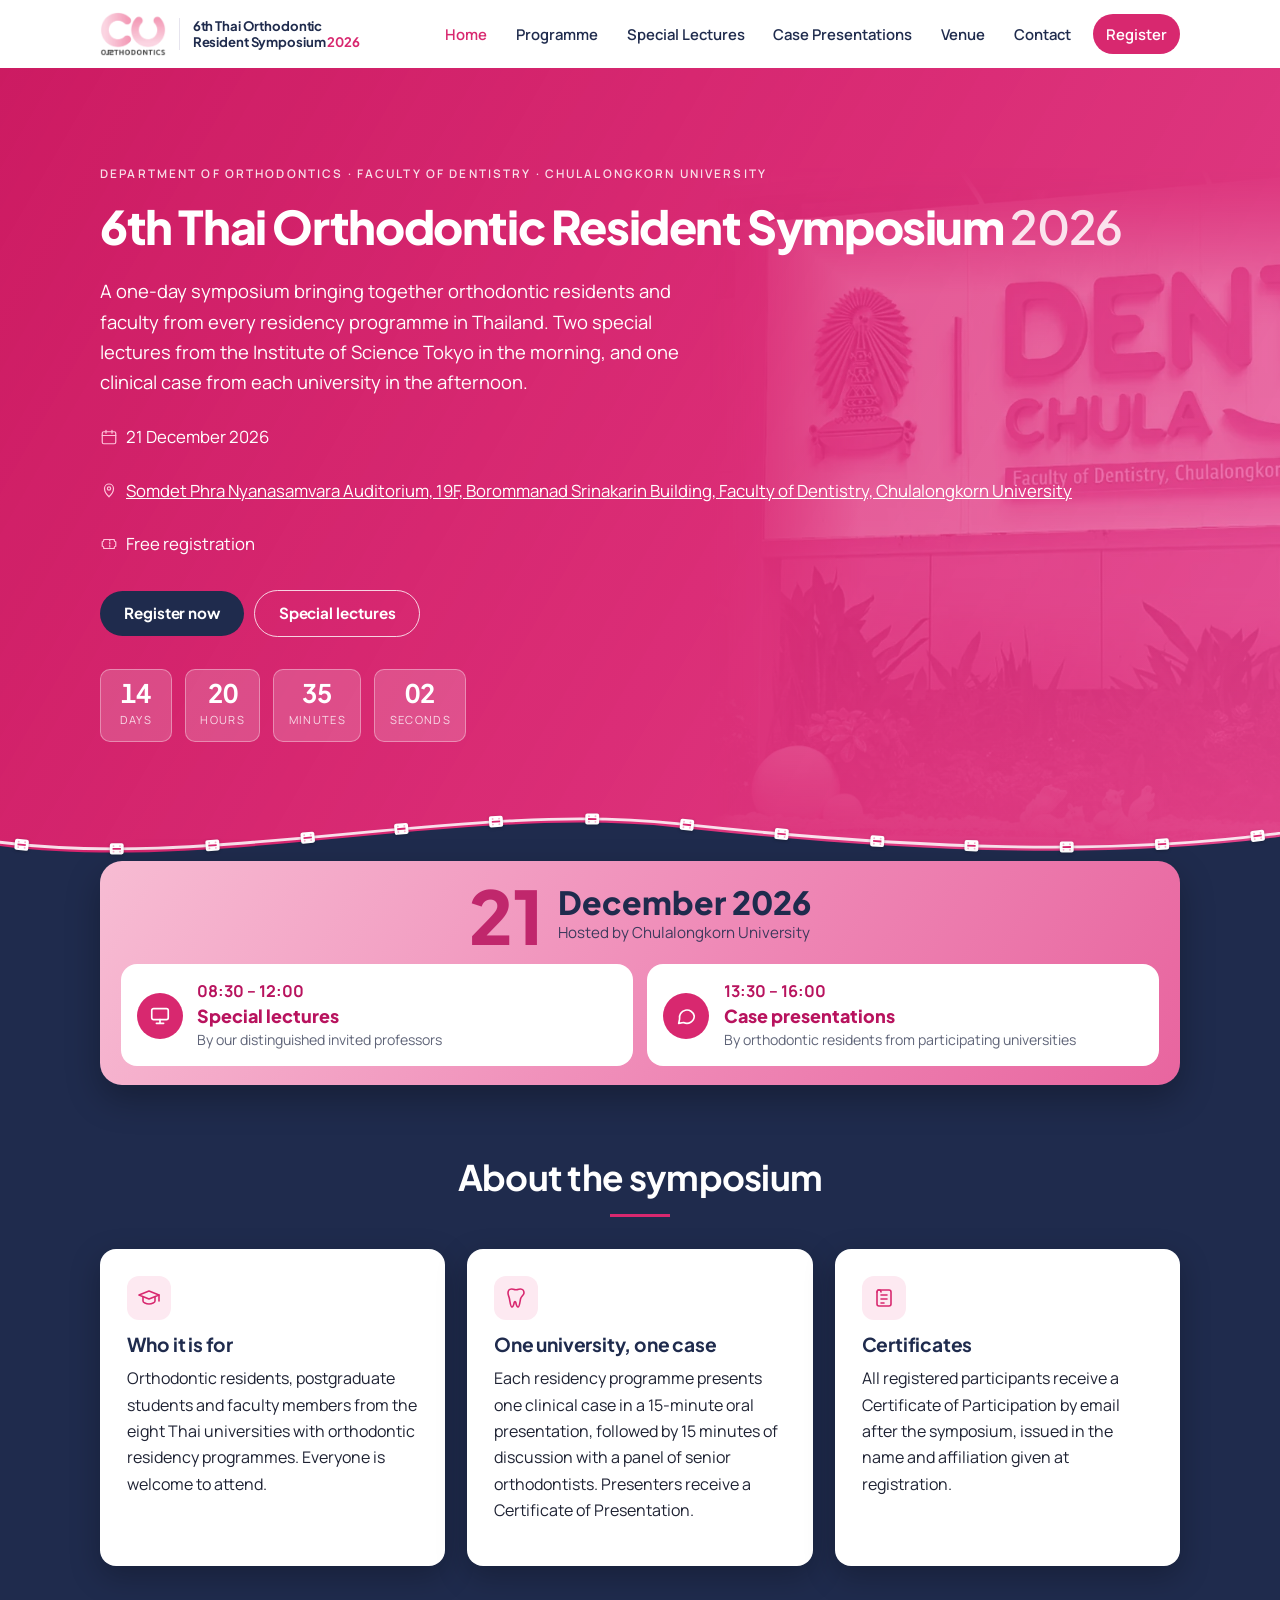
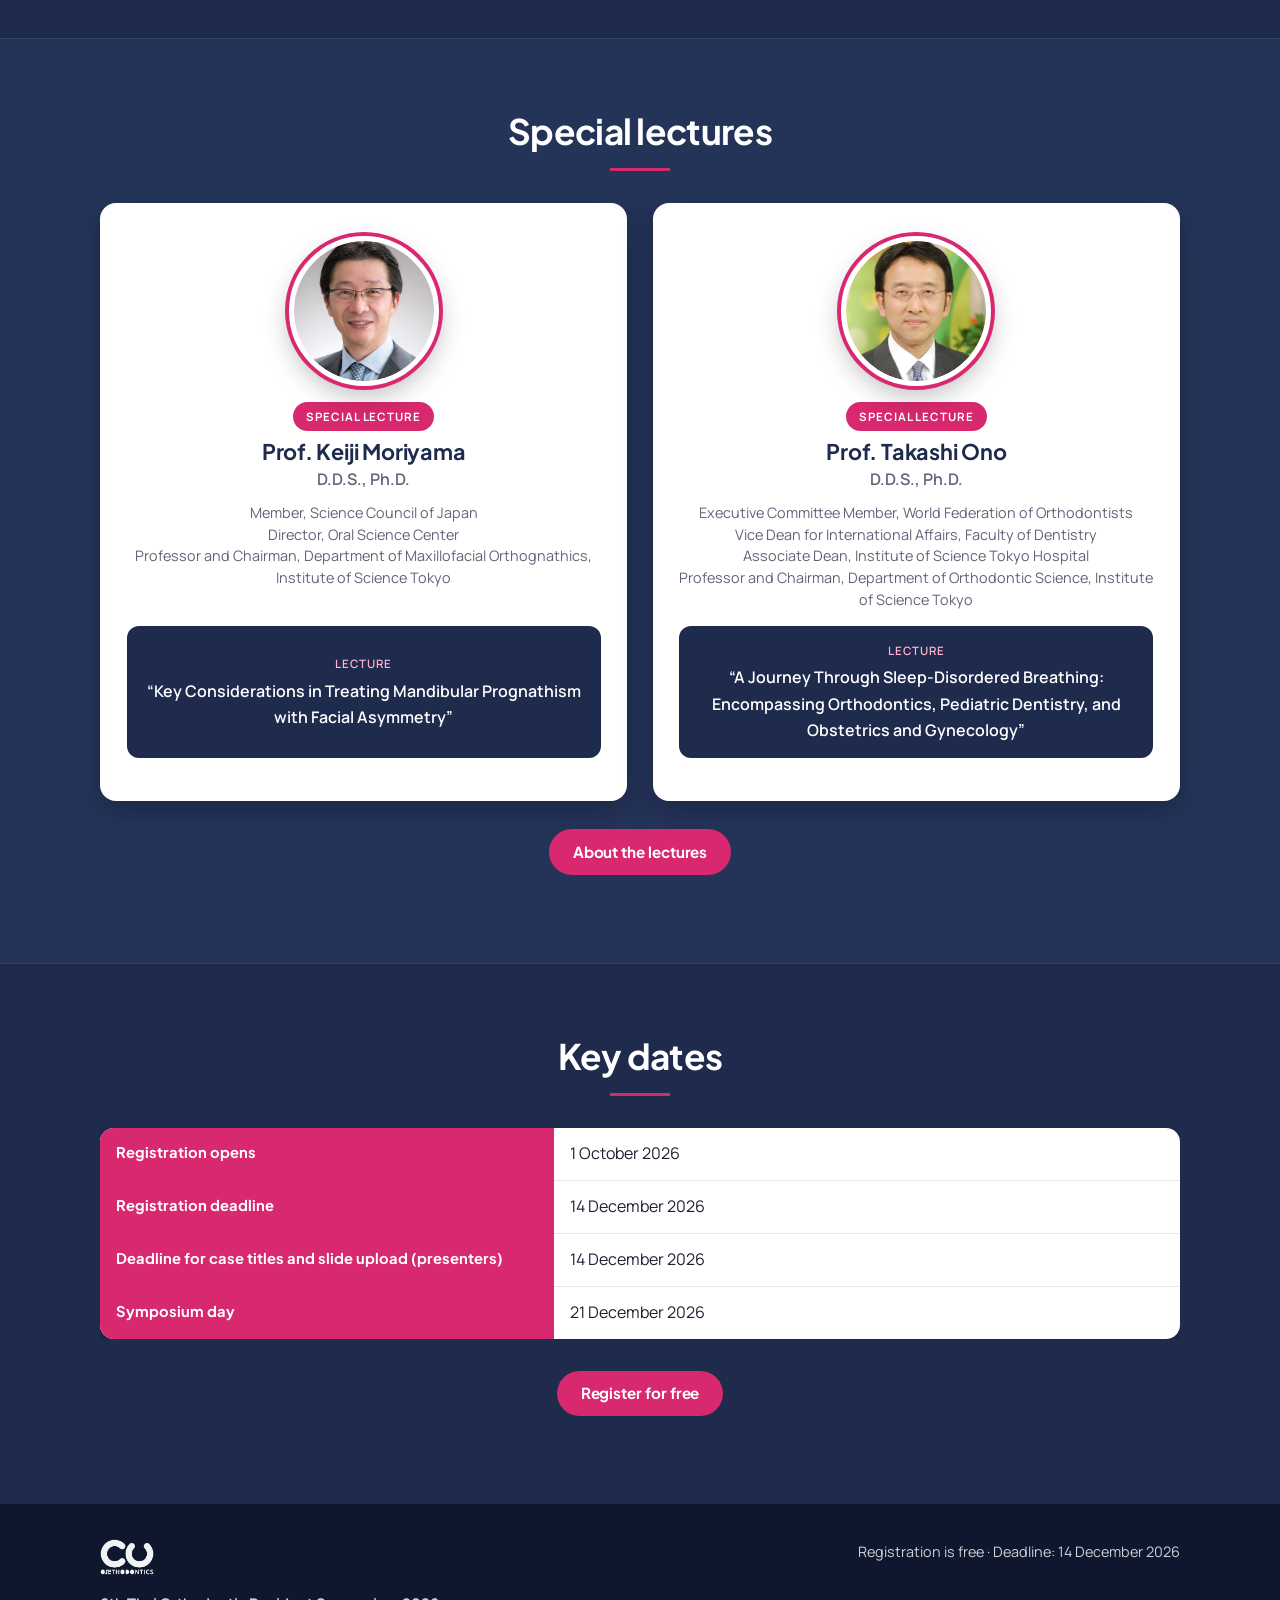
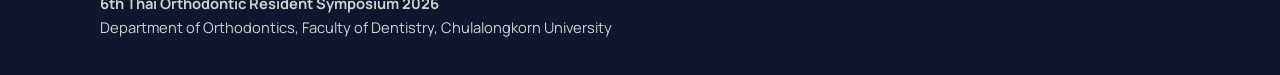
==== commit a7266cb7: "My registration: position can be changed Co-Authored-By: Claude Fable 5.1 <noreply@anthropic.com> Cl" ====
--- a/index.html
+++ b/index.html
@@ -9,7 +9,7 @@
 <link rel="preconnect" href="https://fonts.googleapis.com">
 <link href="https://fonts.googleapis.com/css2?family=Plus+Jakarta+Sans:wght@500;600;700;800&family=Manrope:wght@400;500;600;700&family=Cormorant+Garamond:ital,wght@0,600;1,500&display=swap" rel="stylesheet">
 <script>if(!matchMedia("(prefers-reduced-motion: reduce)").matches&&"IntersectionObserver" in window){document.documentElement.classList.add("js");setTimeout(function(){document.documentElement.classList.remove("js")},3000)}</script>
-<link rel="stylesheet" href="css/style.css?v=20261009a">
+<link rel="stylesheet" href="css/style.css?v=20261009b">
 </head>
 <body>
 <header class="site-header">
@@ -188,8 +188,8 @@
     </div>
   </div>
 </footer>
-<script src="js/config.js?v=20261009a"></script>
-<script src="js/main.js?v=20261009a"></script>
+<script src="js/config.js?v=20261009b"></script>
+<script src="js/main.js?v=20261009b"></script>
 
 </body>
 </html>
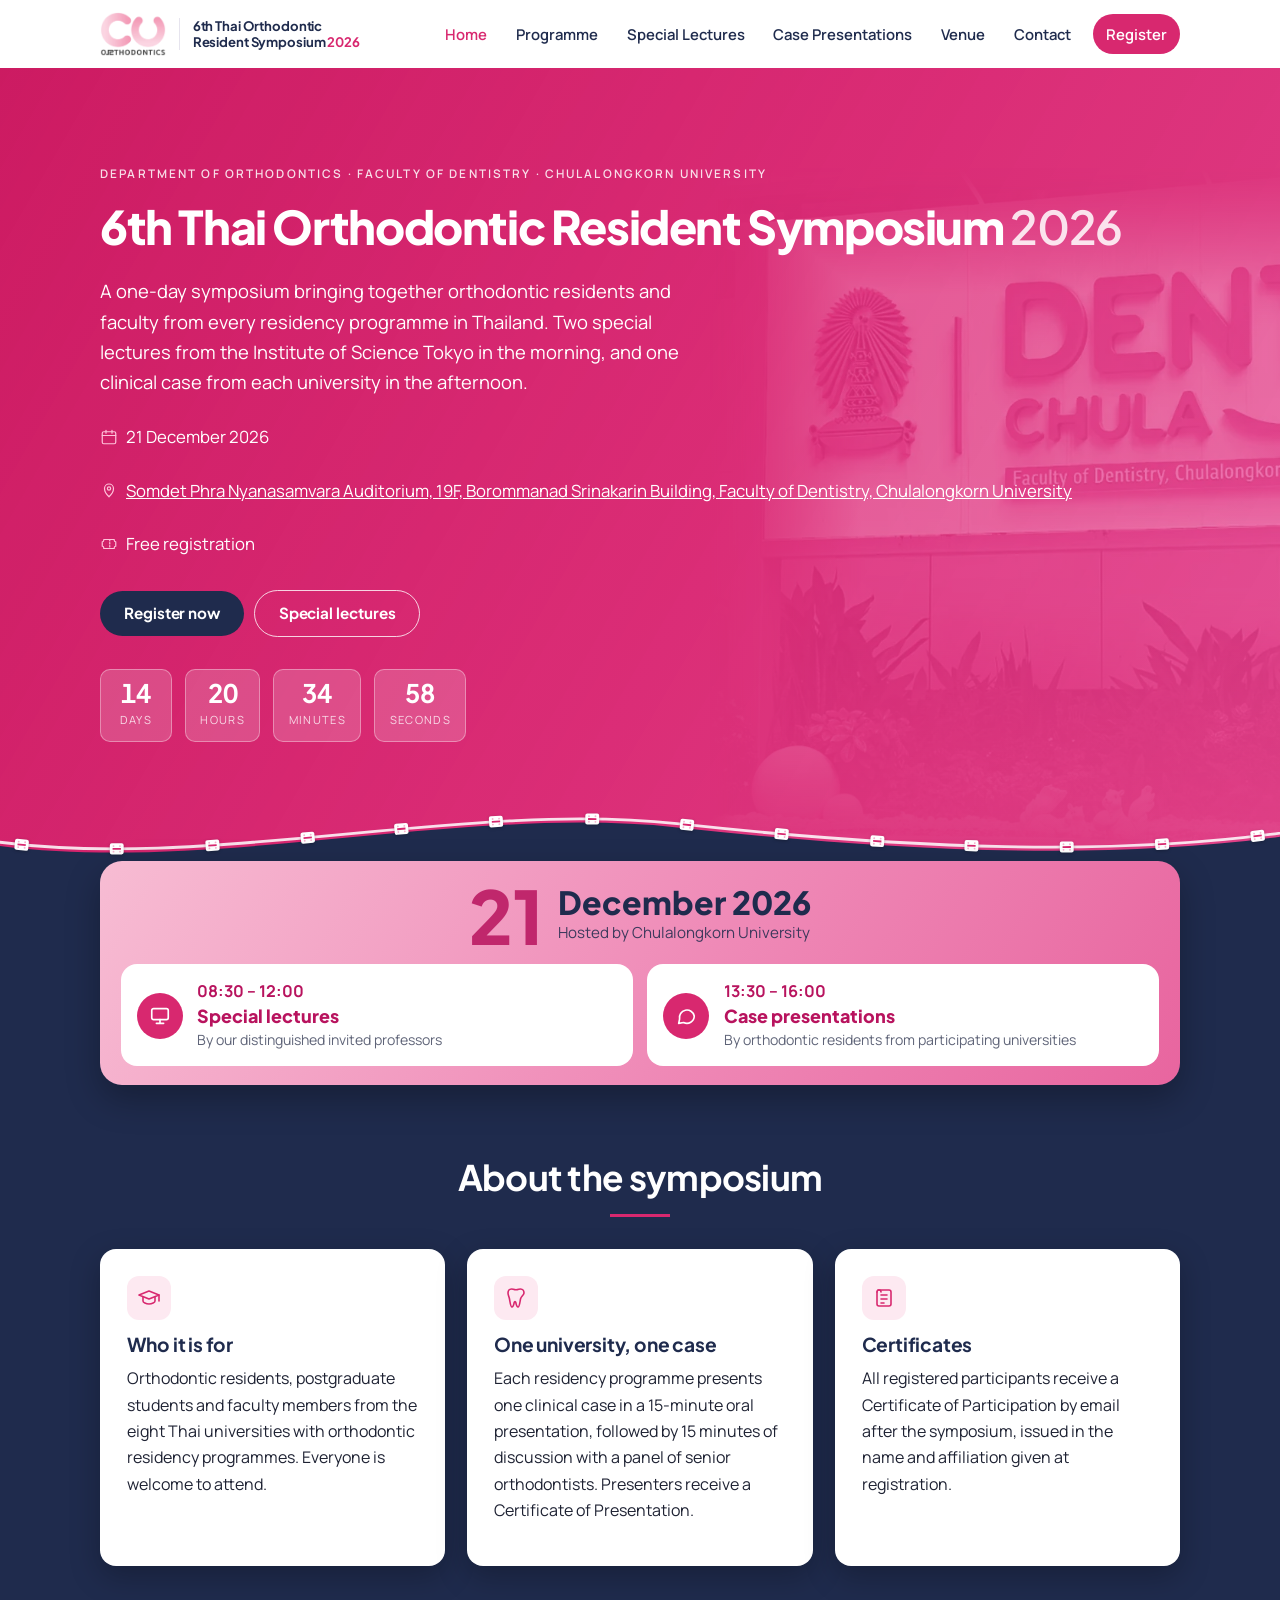
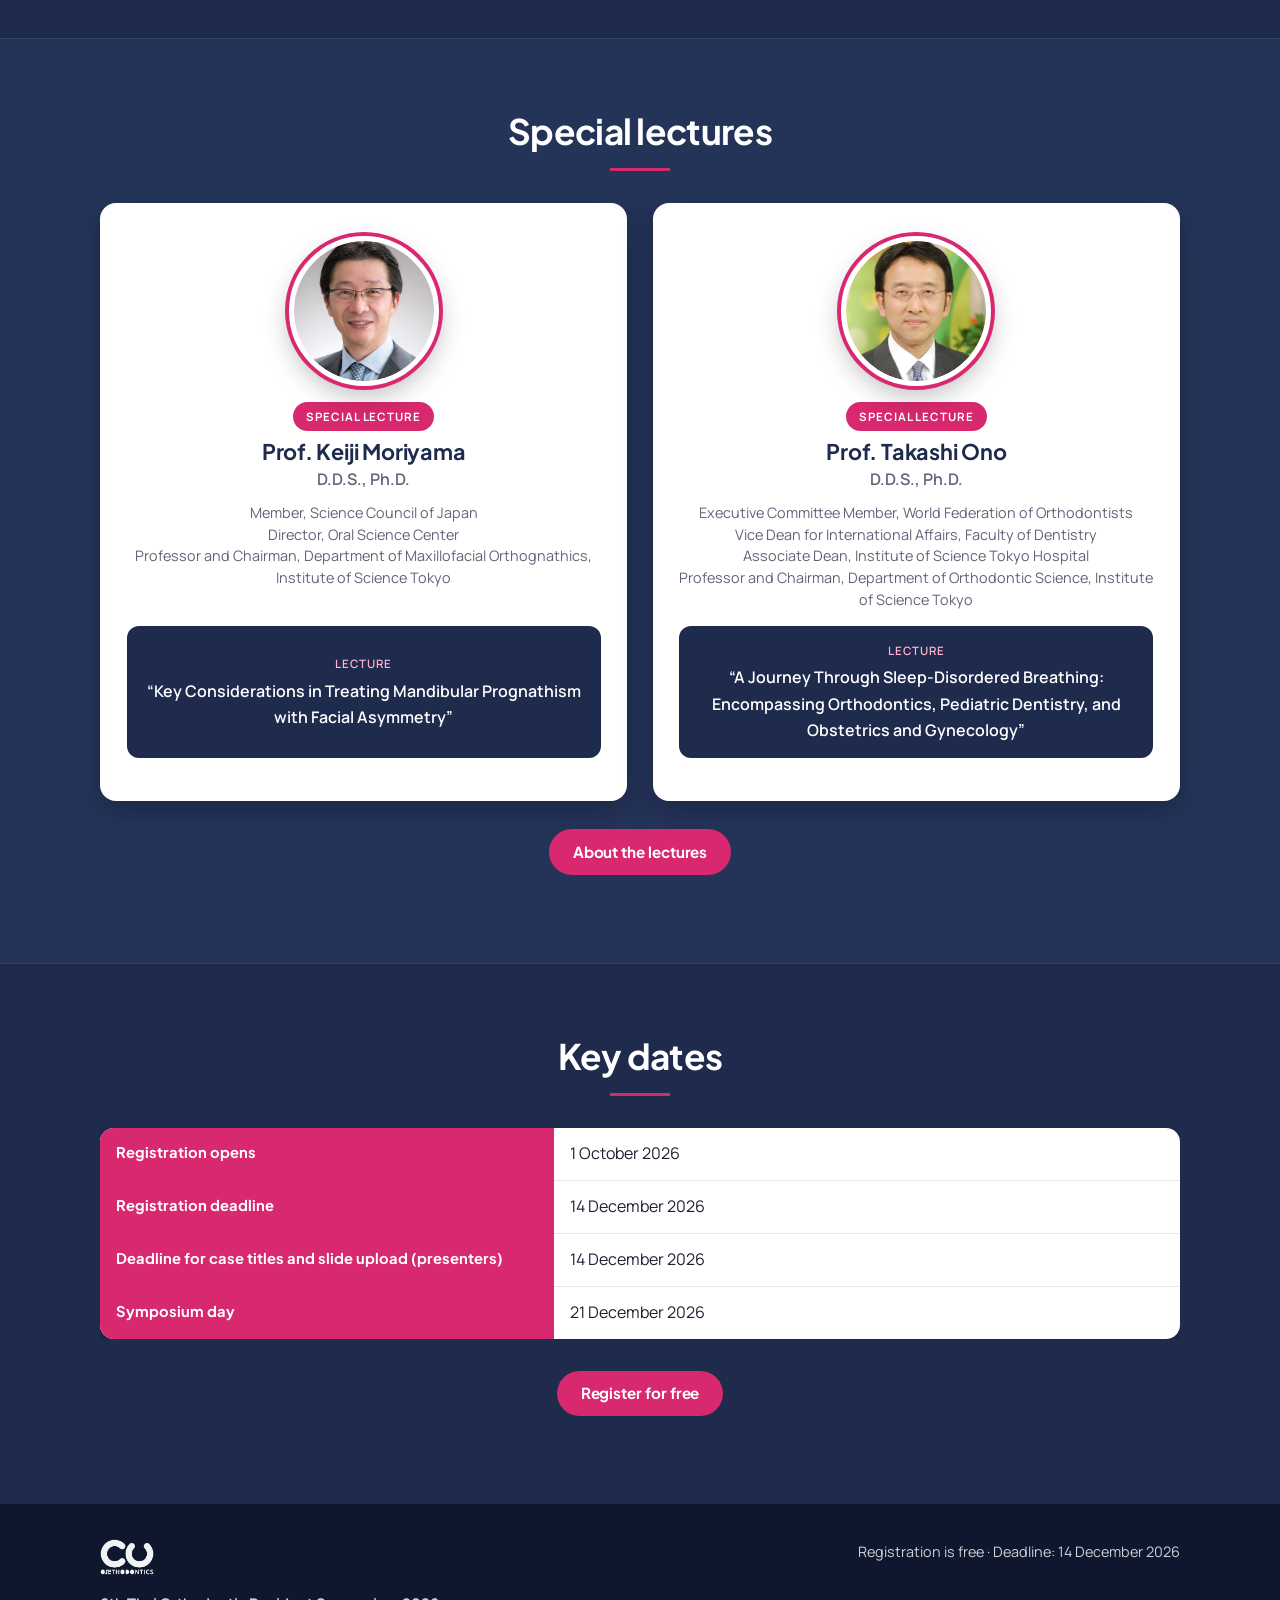
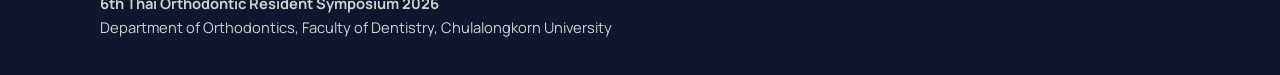
==== commit 10e36f4e: "Chiang Mai University presenter slot reopened Co-Authored-By: Claude Fable 5.1 <noreply@anthropic.co" ====
--- a/index.html
+++ b/index.html
@@ -9,7 +9,7 @@
 <link rel="preconnect" href="https://fonts.googleapis.com">
 <link href="https://fonts.googleapis.com/css2?family=Plus+Jakarta+Sans:wght@500;600;700;800&family=Manrope:wght@400;500;600;700&family=Cormorant+Garamond:ital,wght@0,600;1,500&display=swap" rel="stylesheet">
 <script>if(!matchMedia("(prefers-reduced-motion: reduce)").matches&&"IntersectionObserver" in window){document.documentElement.classList.add("js");setTimeout(function(){document.documentElement.classList.remove("js")},3000)}</script>
-<link rel="stylesheet" href="css/style.css?v=20261009b">
+<link rel="stylesheet" href="css/style.css?v=20261029a">
 </head>
 <body>
 <header class="site-header">
@@ -188,8 +188,8 @@
     </div>
   </div>
 </footer>
-<script src="js/config.js?v=20261009b"></script>
-<script src="js/main.js?v=20261009b"></script>
+<script src="js/config.js?v=20261029a"></script>
+<script src="js/main.js?v=20261029a"></script>
 
 </body>
 </html>
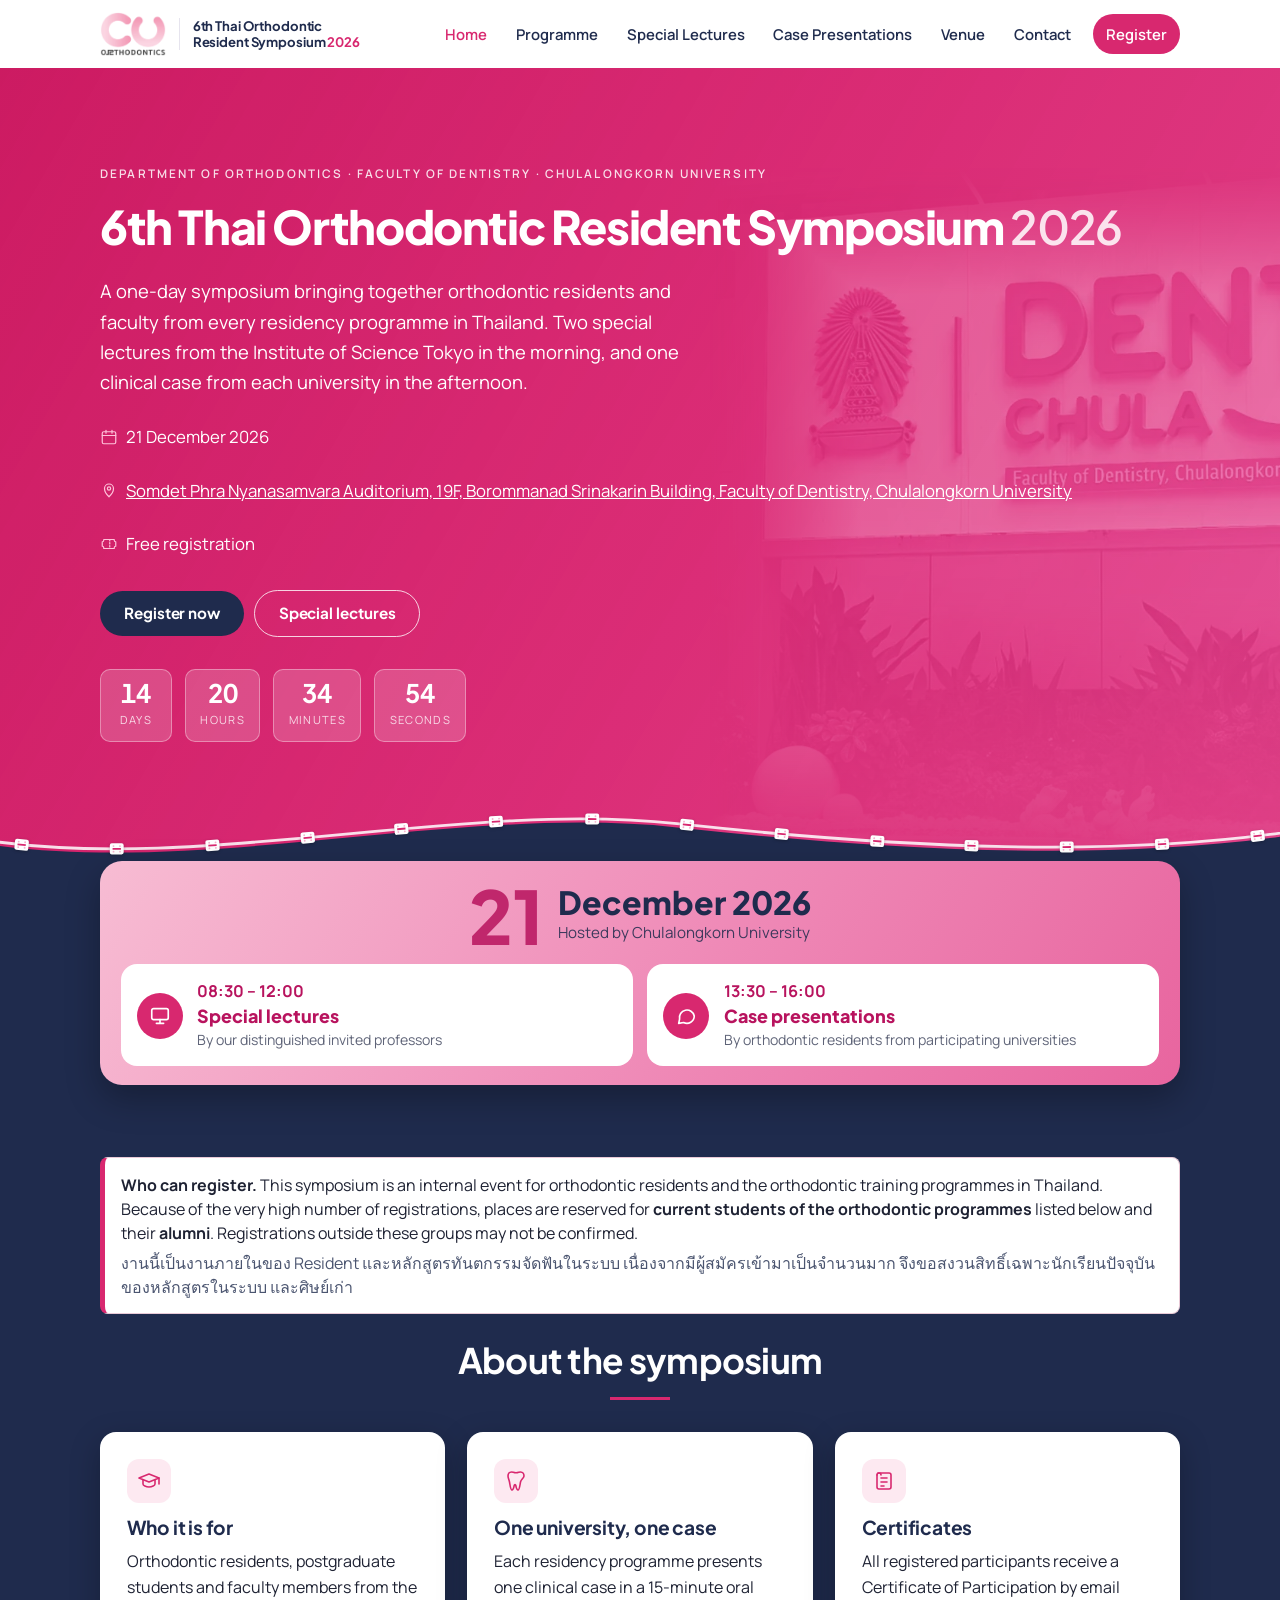
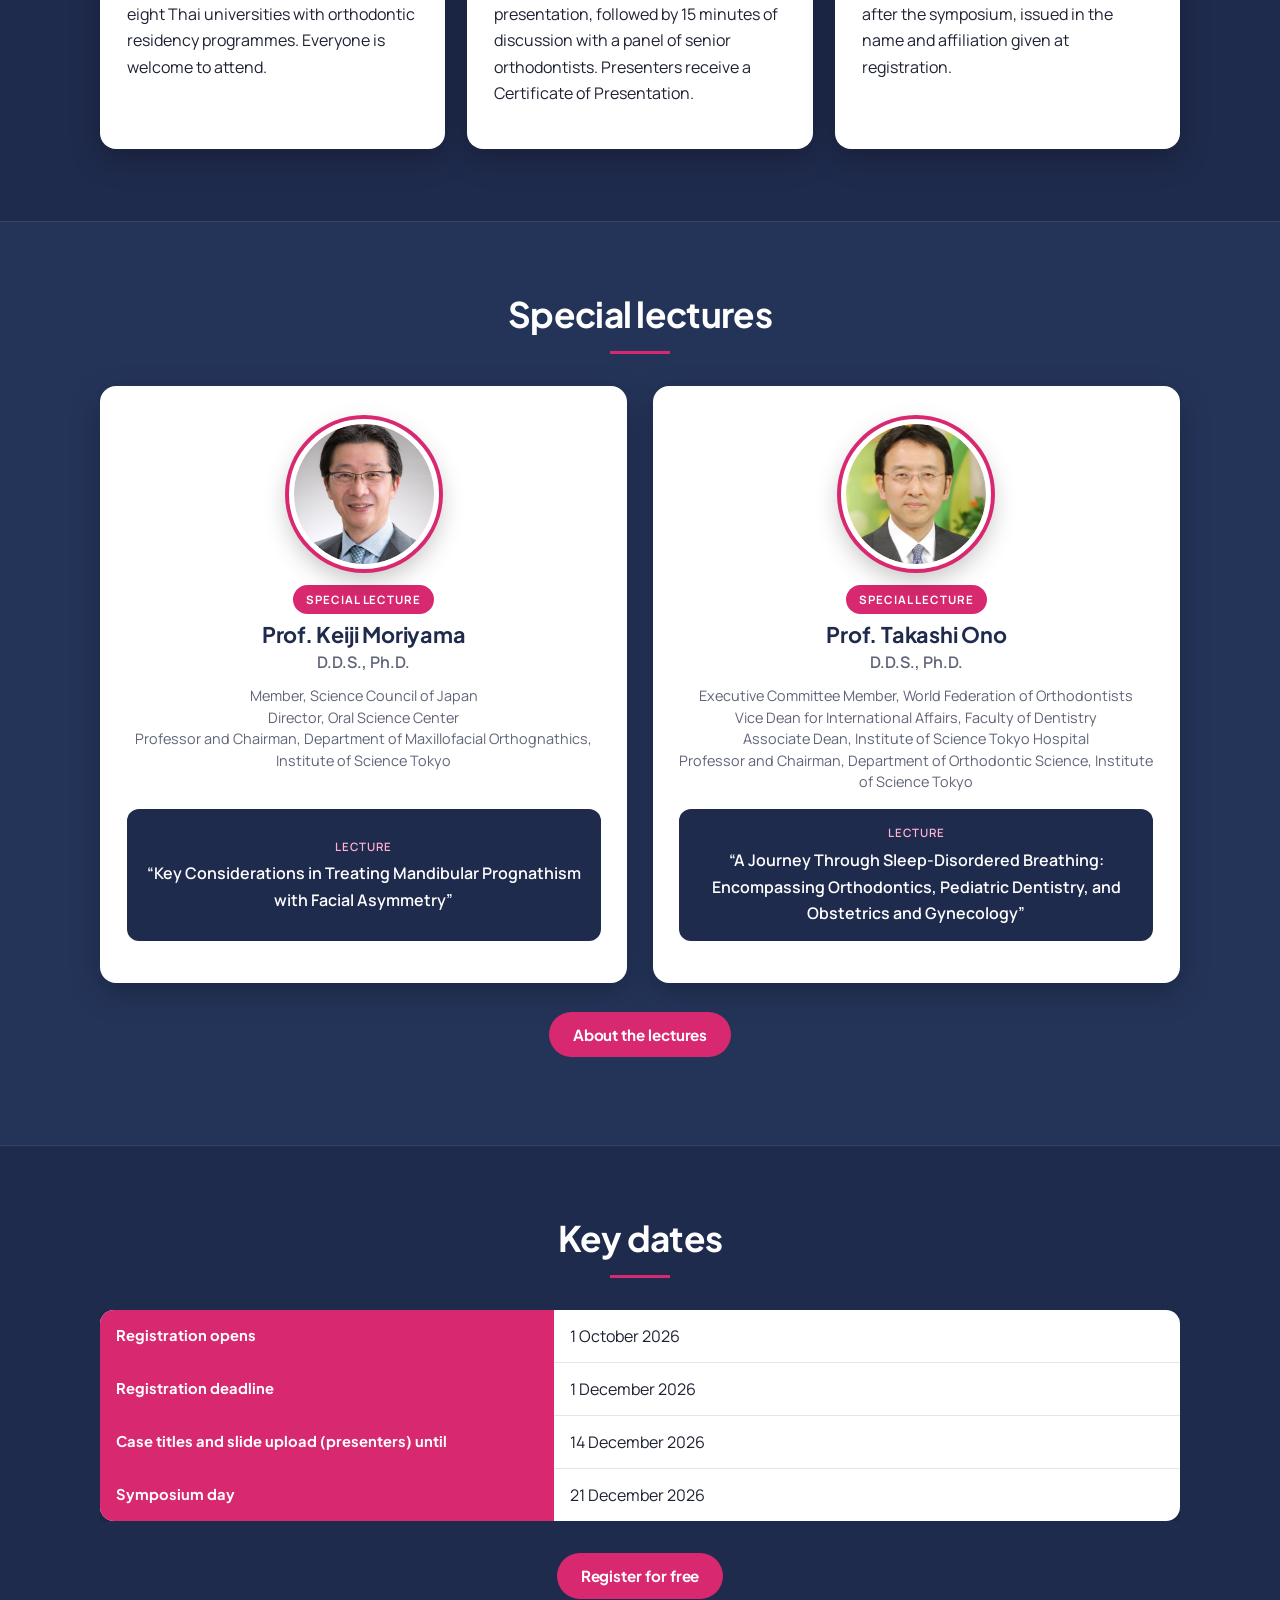
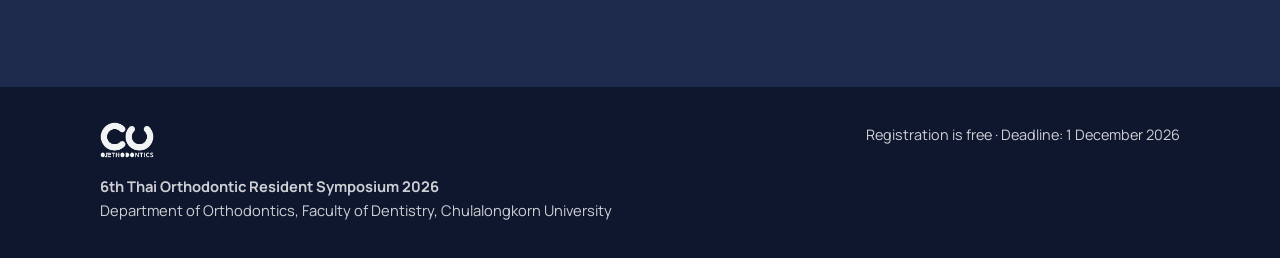
==== commit afe5cc7e: "Registration closes 1 December; eligibility notice (programme students and alumni) Co-Authored-By: C" ====
--- a/index.html
+++ b/index.html
@@ -9,7 +9,7 @@
 <link rel="preconnect" href="https://fonts.googleapis.com">
 <link href="https://fonts.googleapis.com/css2?family=Plus+Jakarta+Sans:wght@500;600;700;800&family=Manrope:wght@400;500;600;700&family=Cormorant+Garamond:ital,wght@0,600;1,500&display=swap" rel="stylesheet">
 <script>if(!matchMedia("(prefers-reduced-motion: reduce)").matches&&"IntersectionObserver" in window){document.documentElement.classList.add("js");setTimeout(function(){document.documentElement.classList.remove("js")},3000)}</script>
-<link rel="stylesheet" href="css/style.css?v=20261029a">
+<link rel="stylesheet" href="css/style.css?v=20261120a">
 </head>
 <body>
 <header class="site-header">
@@ -124,6 +124,7 @@
 
 <section>
   <div class="wrap">
+    <div class="notice info eligibility"><strong>Who can register.</strong> This symposium is an internal event for orthodontic residents and the orthodontic training programmes in Thailand. Because of the very high number of registrations, places are reserved for <strong>current students of the orthodontic programmes</strong> listed below and their <strong>alumni</strong>. Registrations outside these groups may not be confirmed.<br><span class="th">งานนี้เป็นงานภายในของ Resident และหลักสูตรทันตกรรมจัดฟันในระบบ เนื่องจากมีผู้สมัครเข้ามาเป็นจำนวนมาก จึงขอสงวนสิทธิ์เฉพาะนักเรียนปัจจุบันของหลักสูตรในระบบ และศิษย์เก่า</span></div>
     <div class="section-title"><h2>About the symposium</h2><div class="rule"></div></div>
     <div class="grid">
       <div class="card"><div class="icon"><svg class="ico" viewBox="0 0 24 24" fill="none" stroke="currentColor" stroke-width="1.6" stroke-linecap="round" stroke-linejoin="round" aria-hidden="true"><path d="M2 9l10-4 10 4-10 4L2 9z"/><path d="M6 11v4c0 1.5 3 3 6 3s6-1.5 6-3v-4"/><path d="M22 9v6"/></svg></div><h3>Who it is for</h3><p>Orthodontic residents, postgraduate students and faculty members from the eight Thai universities with orthodontic residency programmes. Everyone is welcome to attend.</p></div>
@@ -167,7 +168,7 @@
     <table class="dates">
       <tr><th>Registration opens</th><td>1 October 2026</td></tr>
       <tr><th>Registration deadline</th><td><span data-config="REGISTRATION_DEADLINE"></span></td></tr>
-      <tr><th>Deadline for case titles and slide upload (presenters)</th><td><span data-config="CASE_TITLE_DEADLINE"></span></td></tr>
+      <tr><th>Case titles and slide upload (presenters) until</th><td><span data-config="CASE_TITLE_DEADLINE"></span></td></tr>
       <tr><th>Symposium day</th><td><span data-config="EVENT_DATE"></span></td></tr>
     </table>
     </div>
@@ -188,8 +189,8 @@
     </div>
   </div>
 </footer>
-<script src="js/config.js?v=20261029a"></script>
-<script src="js/main.js?v=20261029a"></script>
+<script src="js/config.js?v=20261120a"></script>
+<script src="js/main.js?v=20261120a"></script>
 
 </body>
 </html>
--- a/css/style.css
+++ b/css/style.css
@@ -92,6 +92,9 @@
 input[type=file] { width: 100%; max-width: 100%; }
 #presenterForm, #attendanceCard { margin-top: 1.6rem; }
 .refreshing { opacity: .6; font-size: .85rem; }
+.notice.eligibility { border-left: 5px solid var(--pink); line-height: 1.5; margin-bottom: 1.6rem; }
+.notice.eligibility .th { display: inline-block; margin-top: .4rem; color: #4b5570; }
+html:not([data-theme]) .notice.eligibility { background: #fff; color: var(--ink); border-color: #e8c9d6; border-left-color: var(--pink); }
 .stack-btns .btn { width: 100%; }
 .row { display: grid; grid-template-columns: 1fr 1fr 1fr; gap: 1rem; }
 @media (max-width: 600px) { .row { grid-template-columns: 1fr; } }
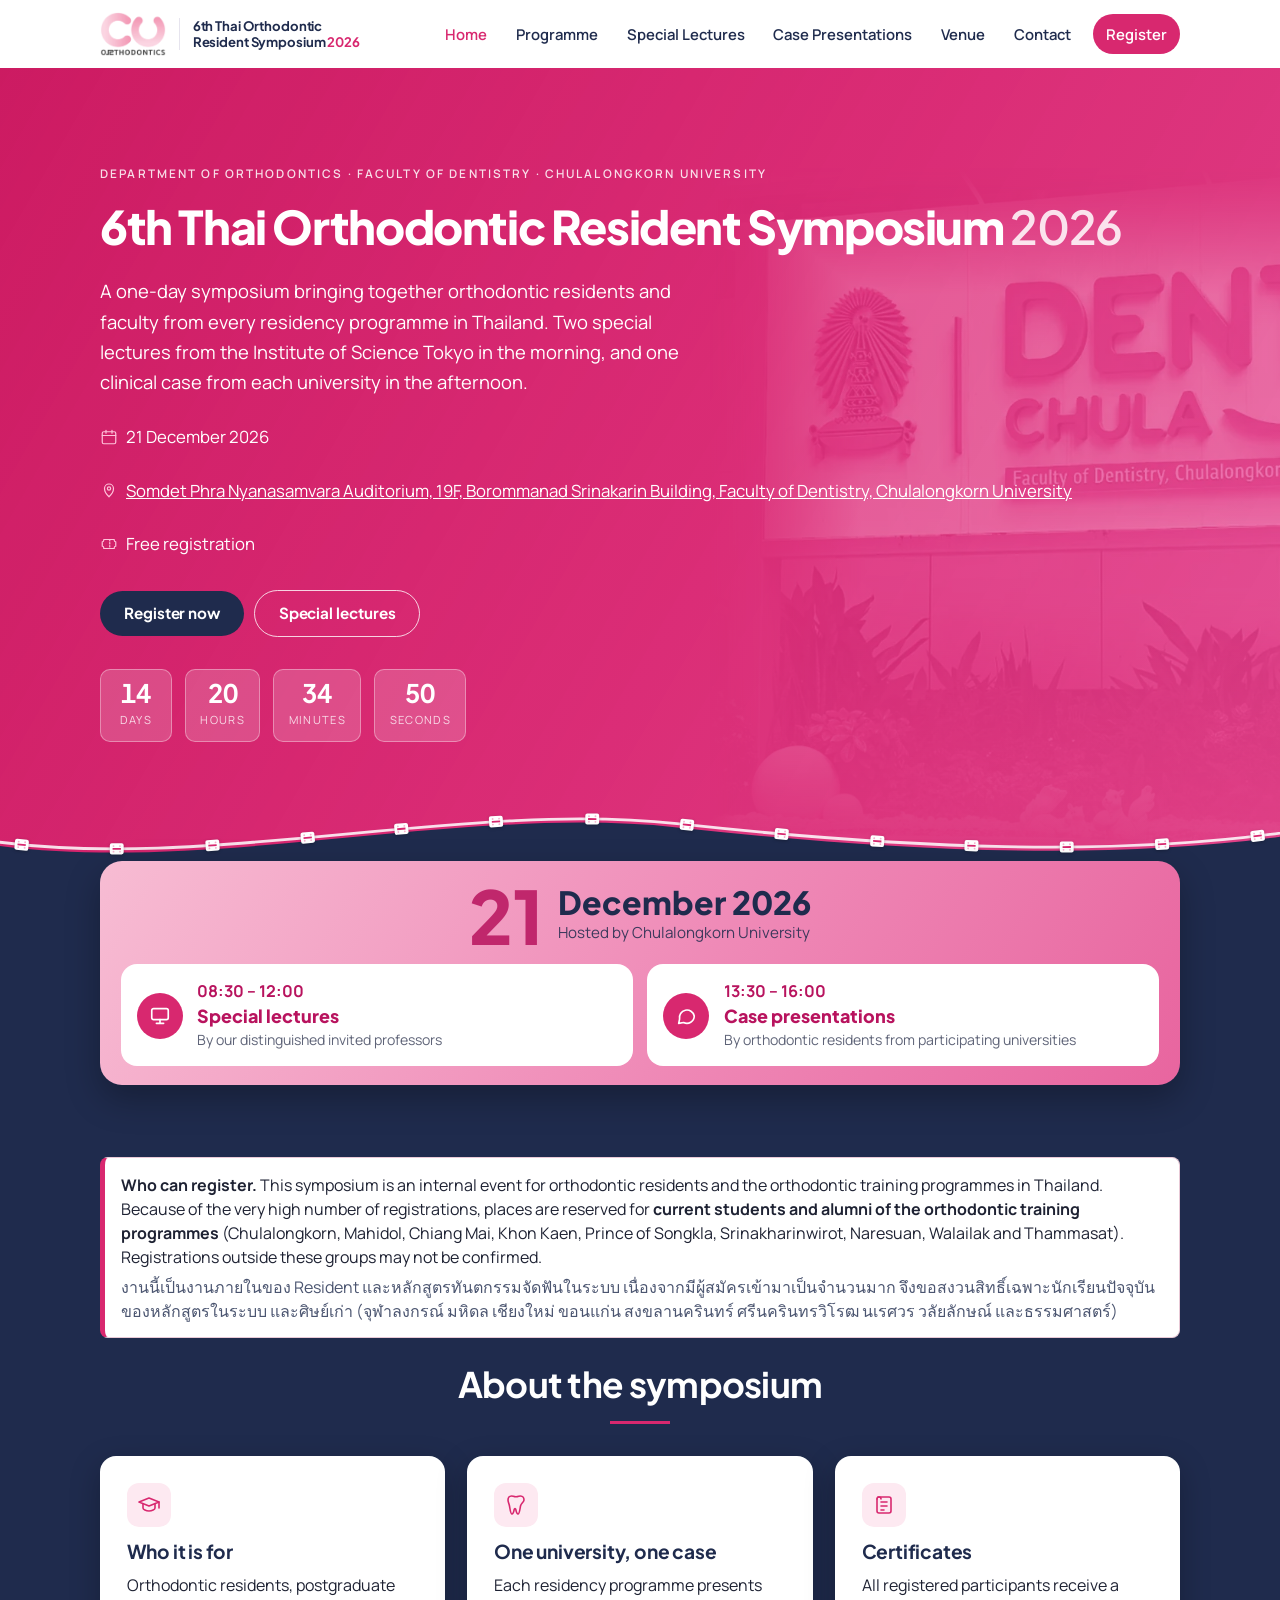
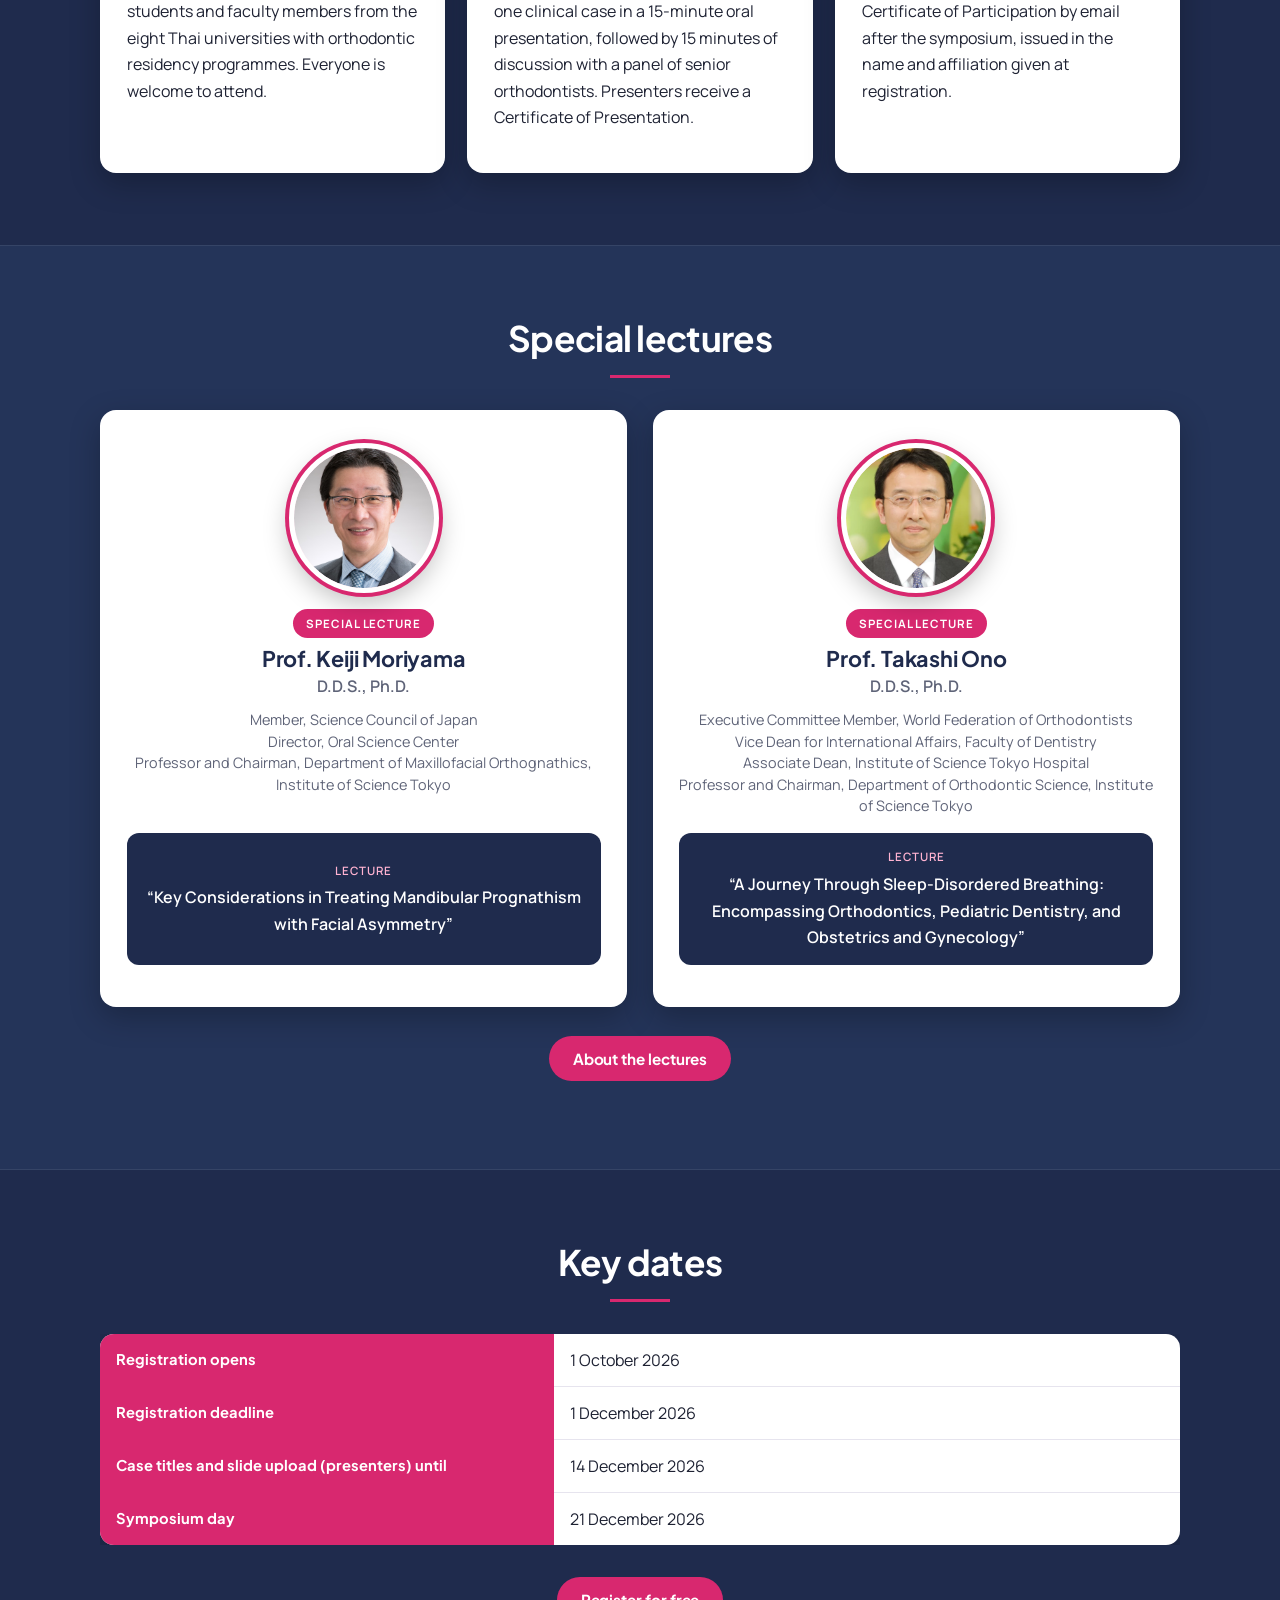
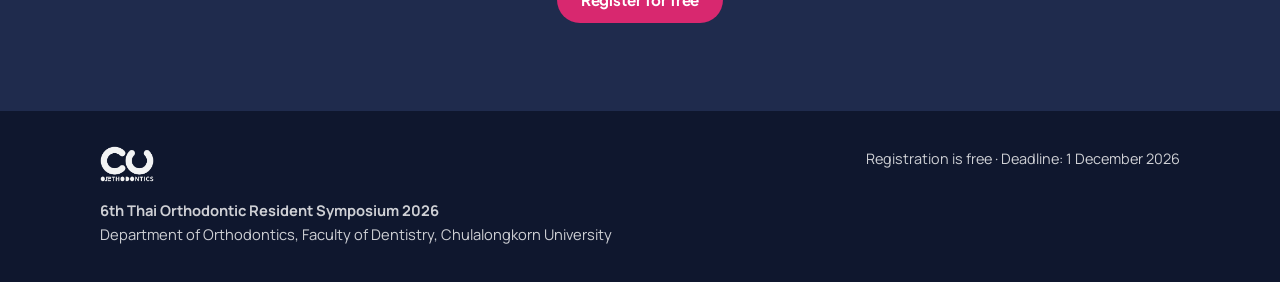
==== commit 15535eea: "Eligibility notice names the nine programmes incl. Thammasat Co-Authored-By: Claude Fable 5.1 <norep" ====
--- a/index.html
+++ b/index.html
@@ -9,7 +9,7 @@
 <link rel="preconnect" href="https://fonts.googleapis.com">
 <link href="https://fonts.googleapis.com/css2?family=Plus+Jakarta+Sans:wght@500;600;700;800&family=Manrope:wght@400;500;600;700&family=Cormorant+Garamond:ital,wght@0,600;1,500&display=swap" rel="stylesheet">
 <script>if(!matchMedia("(prefers-reduced-motion: reduce)").matches&&"IntersectionObserver" in window){document.documentElement.classList.add("js");setTimeout(function(){document.documentElement.classList.remove("js")},3000)}</script>
-<link rel="stylesheet" href="css/style.css?v=20261120a">
+<link rel="stylesheet" href="css/style.css?v=20261120b">
 </head>
 <body>
 <header class="site-header">
@@ -124,7 +124,7 @@
 
 <section>
   <div class="wrap">
-    <div class="notice info eligibility"><strong>Who can register.</strong> This symposium is an internal event for orthodontic residents and the orthodontic training programmes in Thailand. Because of the very high number of registrations, places are reserved for <strong>current students of the orthodontic programmes</strong> listed below and their <strong>alumni</strong>. Registrations outside these groups may not be confirmed.<br><span class="th">งานนี้เป็นงานภายในของ Resident และหลักสูตรทันตกรรมจัดฟันในระบบ เนื่องจากมีผู้สมัครเข้ามาเป็นจำนวนมาก จึงขอสงวนสิทธิ์เฉพาะนักเรียนปัจจุบันของหลักสูตรในระบบ และศิษย์เก่า</span></div>
+    <div class="notice info eligibility"><strong>Who can register.</strong> This symposium is an internal event for orthodontic residents and the orthodontic training programmes in Thailand. Because of the very high number of registrations, places are reserved for <strong>current students and alumni of the orthodontic training programmes</strong> (Chulalongkorn, Mahidol, Chiang Mai, Khon Kaen, Prince of Songkla, Srinakharinwirot, Naresuan, Walailak and Thammasat). Registrations outside these groups may not be confirmed.<br><span class="th">งานนี้เป็นงานภายในของ Resident และหลักสูตรทันตกรรมจัดฟันในระบบ เนื่องจากมีผู้สมัครเข้ามาเป็นจำนวนมาก จึงขอสงวนสิทธิ์เฉพาะนักเรียนปัจจุบันของหลักสูตรในระบบ และศิษย์เก่า (จุฬาลงกรณ์ มหิดล เชียงใหม่ ขอนแก่น สงขลานครินทร์ ศรีนครินทรวิโรฒ นเรศวร วลัยลักษณ์ และธรรมศาสตร์)</span></div>
     <div class="section-title"><h2>About the symposium</h2><div class="rule"></div></div>
     <div class="grid">
       <div class="card"><div class="icon"><svg class="ico" viewBox="0 0 24 24" fill="none" stroke="currentColor" stroke-width="1.6" stroke-linecap="round" stroke-linejoin="round" aria-hidden="true"><path d="M2 9l10-4 10 4-10 4L2 9z"/><path d="M6 11v4c0 1.5 3 3 6 3s6-1.5 6-3v-4"/><path d="M22 9v6"/></svg></div><h3>Who it is for</h3><p>Orthodontic residents, postgraduate students and faculty members from the eight Thai universities with orthodontic residency programmes. Everyone is welcome to attend.</p></div>
@@ -189,8 +189,8 @@
     </div>
   </div>
 </footer>
-<script src="js/config.js?v=20261120a"></script>
-<script src="js/main.js?v=20261120a"></script>
+<script src="js/config.js?v=20261120b"></script>
+<script src="js/main.js?v=20261120b"></script>
 
 </body>
 </html>
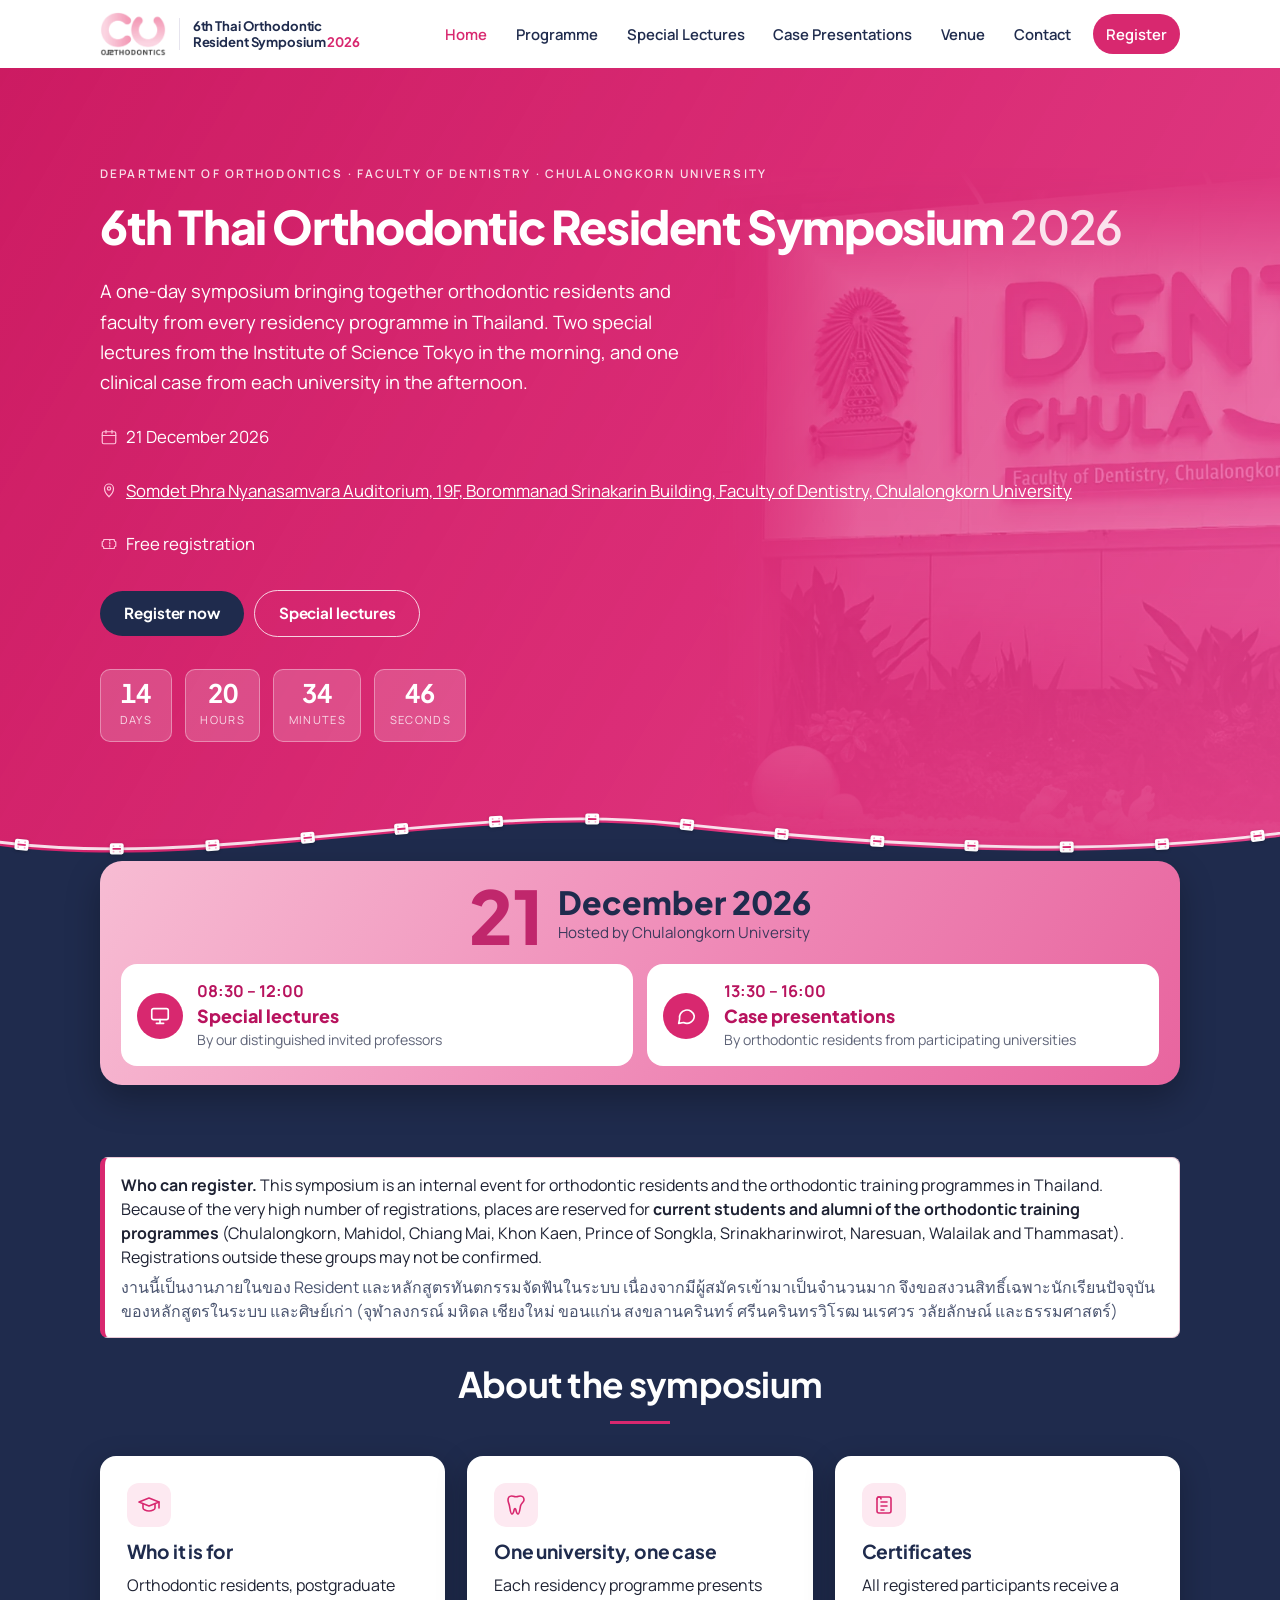
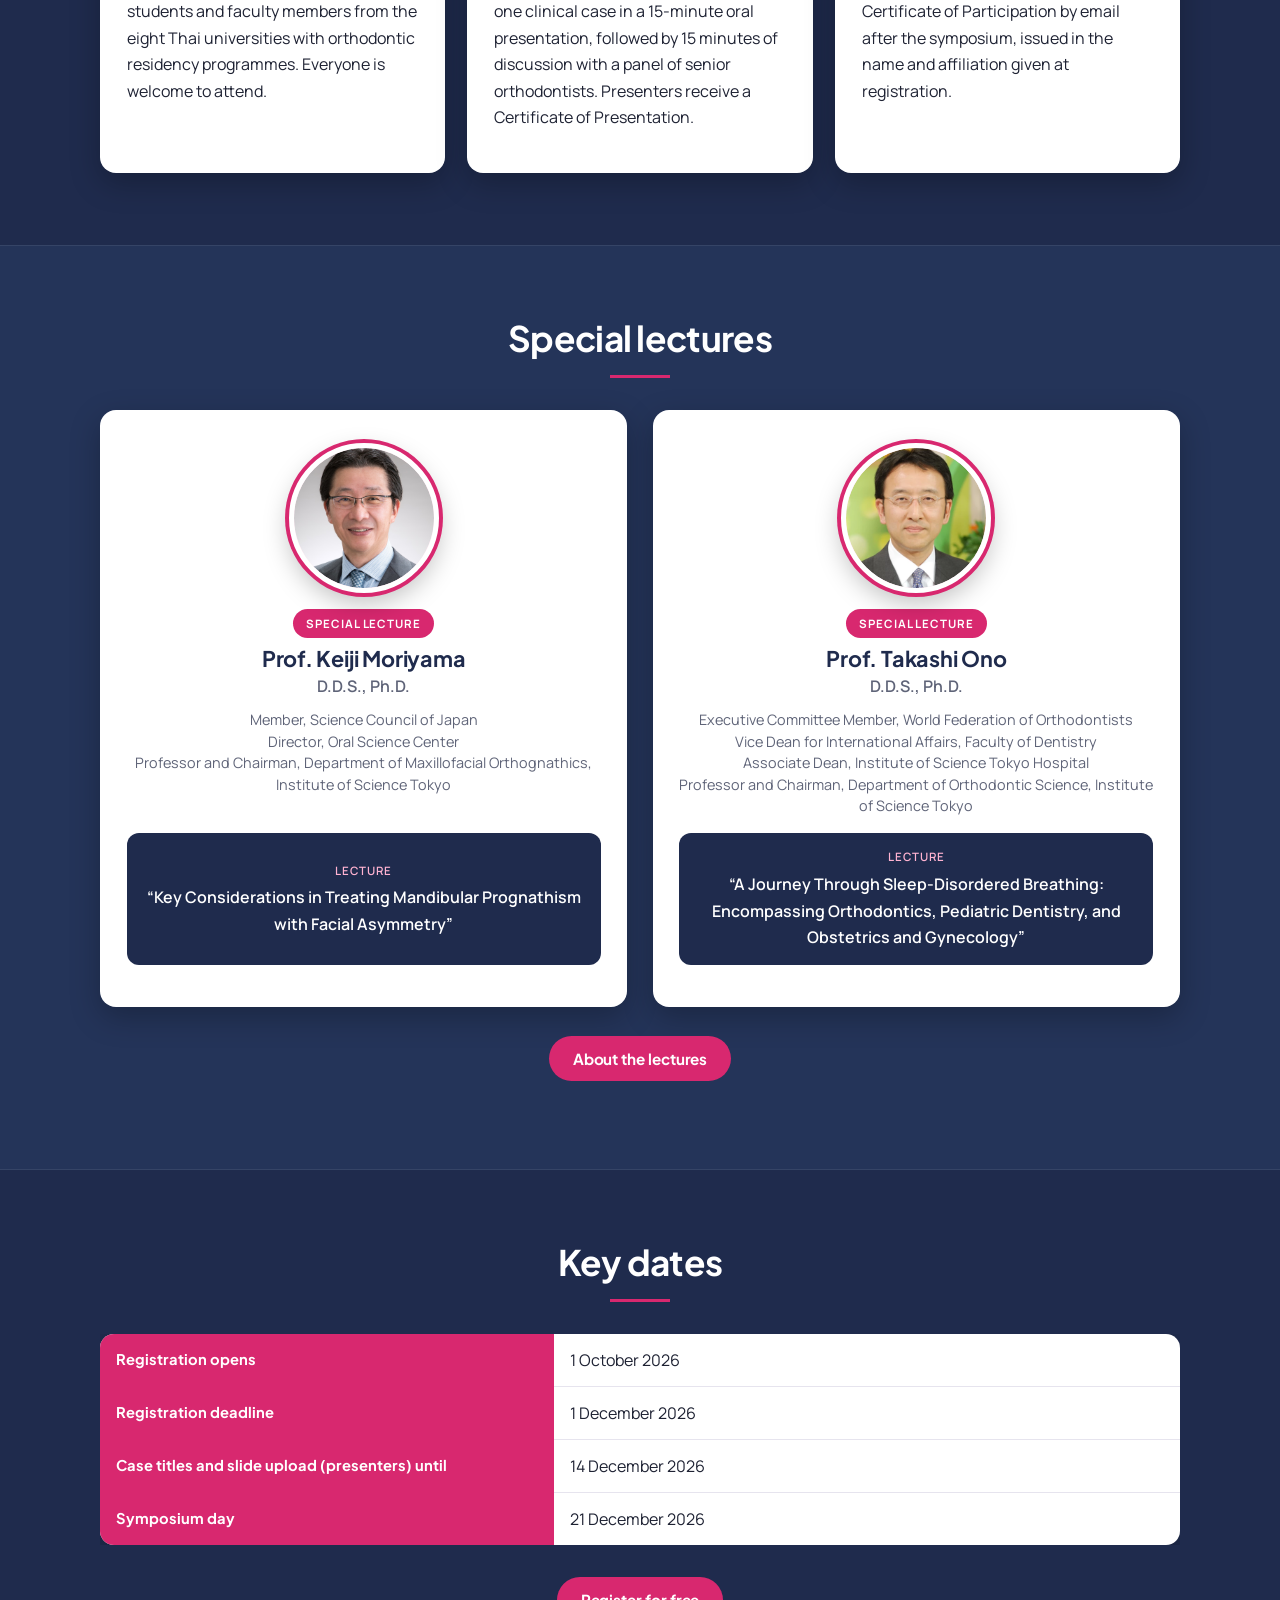
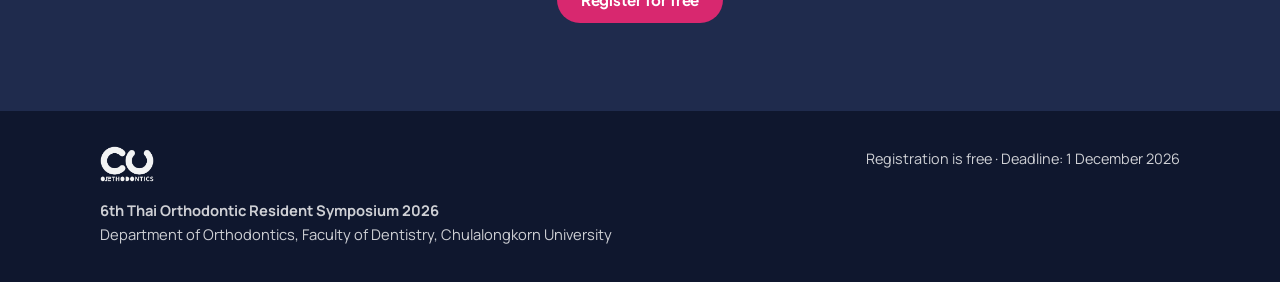
==== commit e6cb6bc8: "Thammasat University added to the university list Co-Authored-By: Claude Fable 5.1 <noreply@anthropi" ====
--- a/index.html
+++ b/index.html
@@ -9,7 +9,7 @@
 <link rel="preconnect" href="https://fonts.googleapis.com">
 <link href="https://fonts.googleapis.com/css2?family=Plus+Jakarta+Sans:wght@500;600;700;800&family=Manrope:wght@400;500;600;700&family=Cormorant+Garamond:ital,wght@0,600;1,500&display=swap" rel="stylesheet">
 <script>if(!matchMedia("(prefers-reduced-motion: reduce)").matches&&"IntersectionObserver" in window){document.documentElement.classList.add("js");setTimeout(function(){document.documentElement.classList.remove("js")},3000)}</script>
-<link rel="stylesheet" href="css/style.css?v=20261120b">
+<link rel="stylesheet" href="css/style.css?v=20261120c">
 </head>
 <body>
 <header class="site-header">
@@ -189,8 +189,8 @@
     </div>
   </div>
 </footer>
-<script src="js/config.js?v=20261120b"></script>
-<script src="js/main.js?v=20261120b"></script>
+<script src="js/config.js?v=20261120c"></script>
+<script src="js/main.js?v=20261120c"></script>
 
 </body>
 </html>
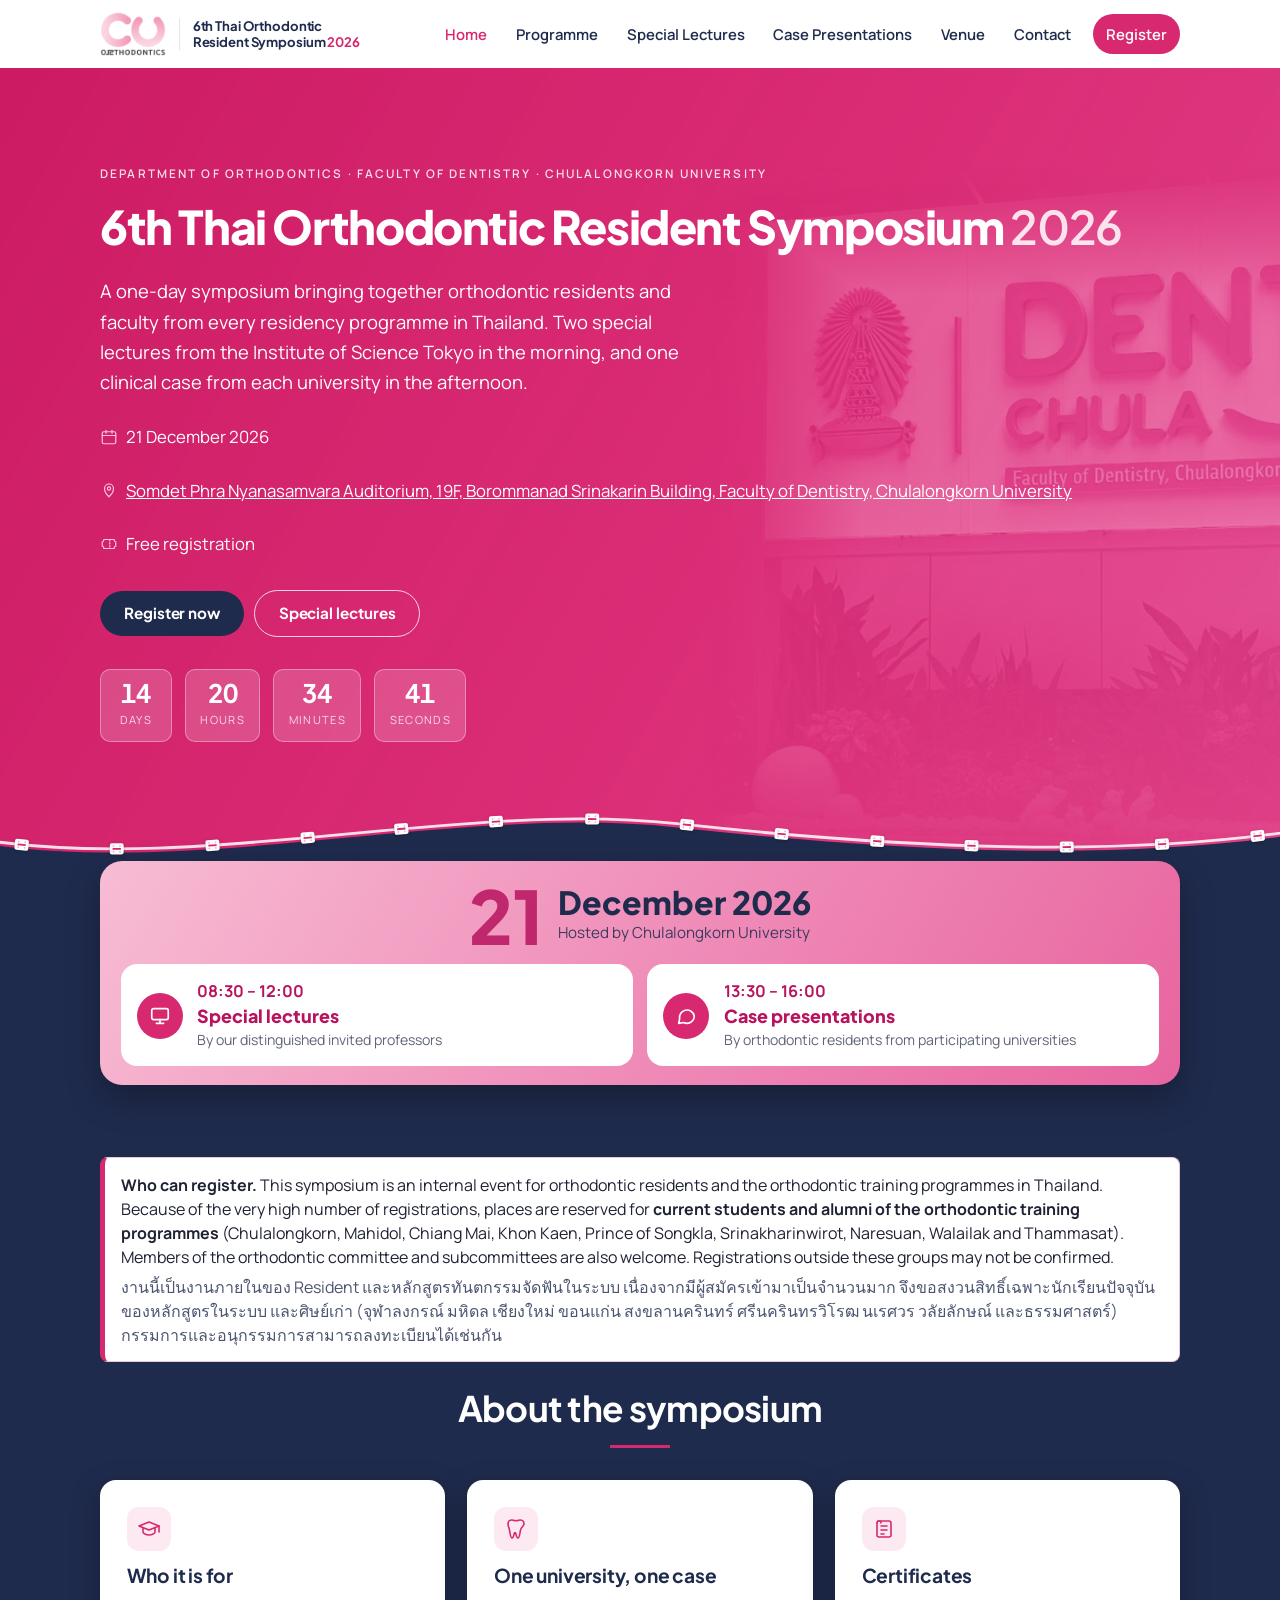
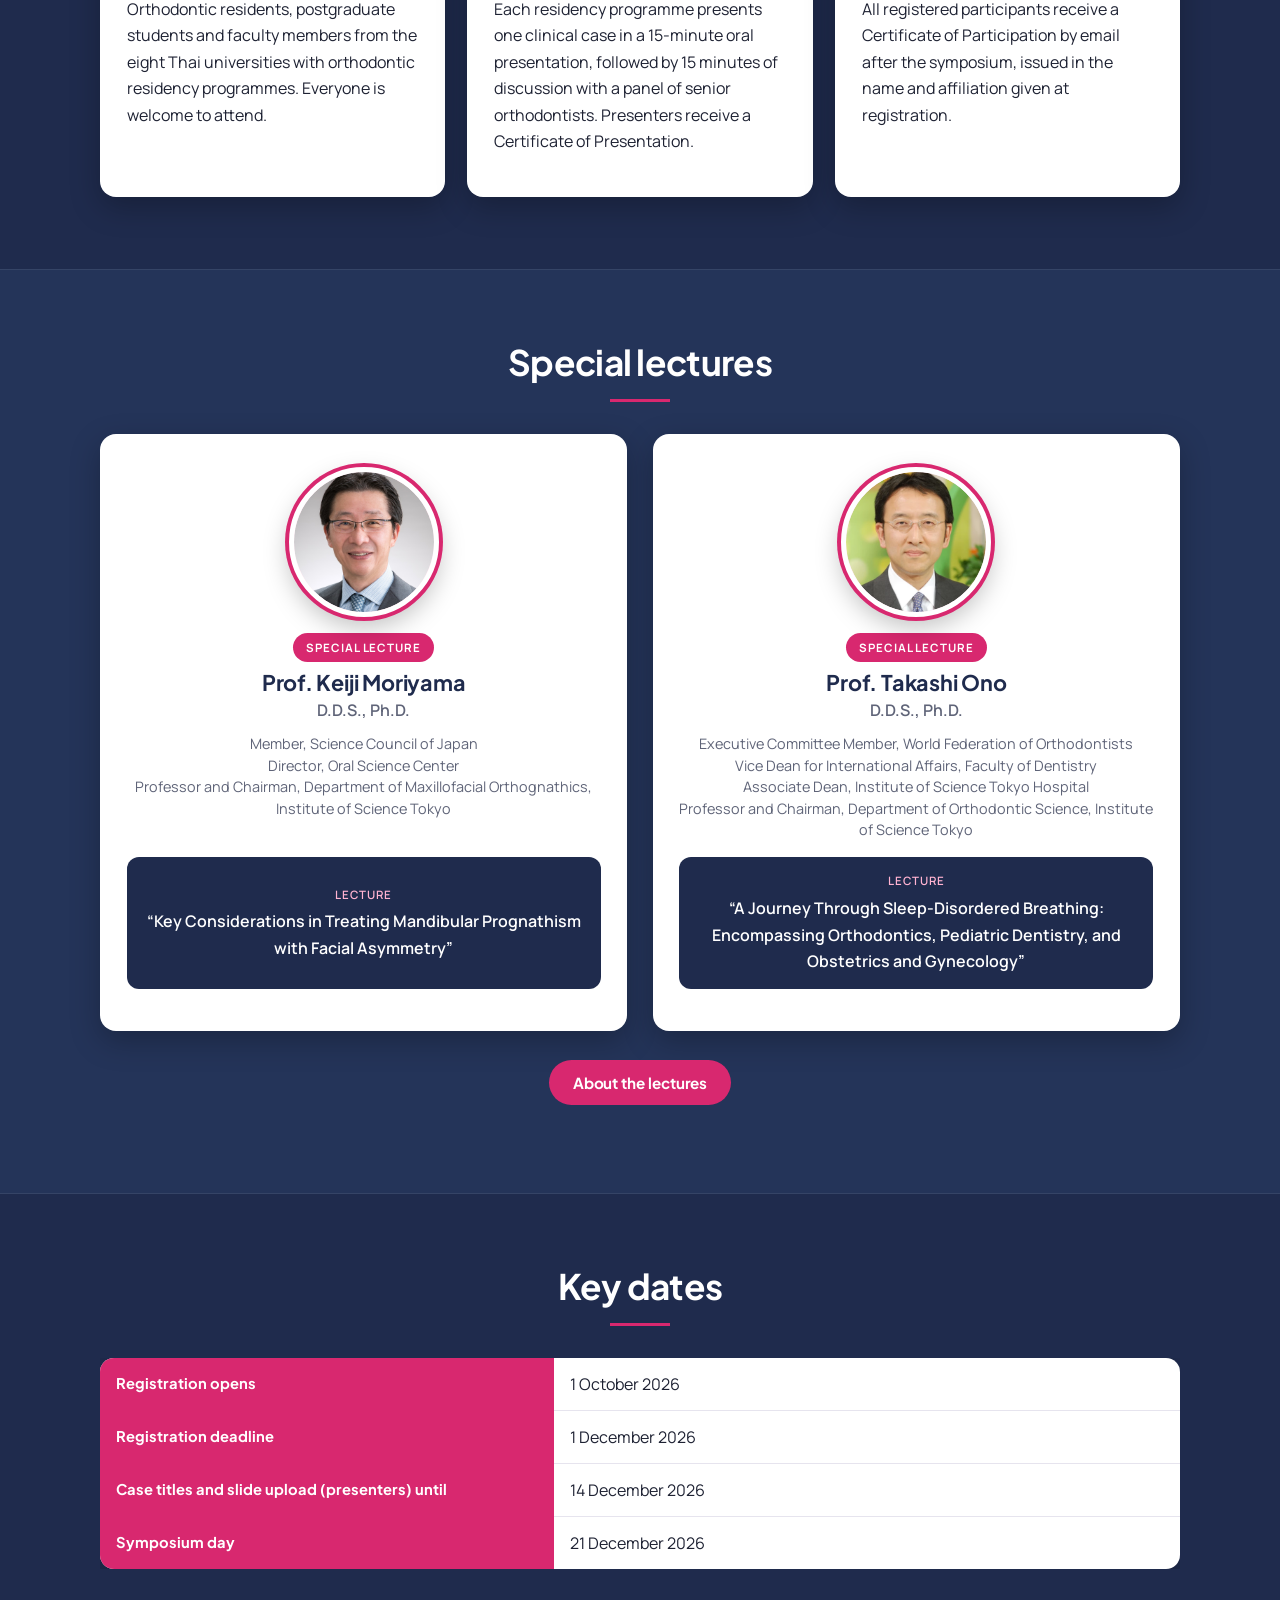
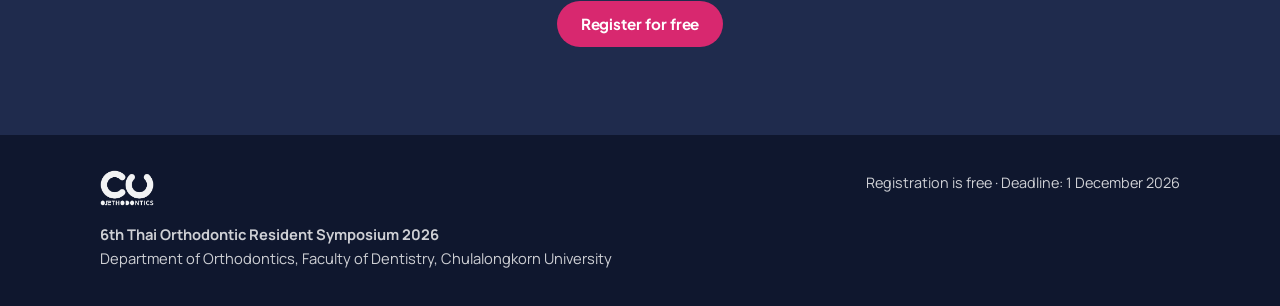
==== commit f1a8910f: "Committee member position; committee welcome in eligibility notice Co-Authored-By: Claude Fable 5.1 " ====
--- a/index.html
+++ b/index.html
@@ -9,7 +9,7 @@
 <link rel="preconnect" href="https://fonts.googleapis.com">
 <link href="https://fonts.googleapis.com/css2?family=Plus+Jakarta+Sans:wght@500;600;700;800&family=Manrope:wght@400;500;600;700&family=Cormorant+Garamond:ital,wght@0,600;1,500&display=swap" rel="stylesheet">
 <script>if(!matchMedia("(prefers-reduced-motion: reduce)").matches&&"IntersectionObserver" in window){document.documentElement.classList.add("js");setTimeout(function(){document.documentElement.classList.remove("js")},3000)}</script>
-<link rel="stylesheet" href="css/style.css?v=20261120c">
+<link rel="stylesheet" href="css/style.css?v=20261125a">
 </head>
 <body>
 <header class="site-header">
@@ -124,7 +124,7 @@
 
 <section>
   <div class="wrap">
-    <div class="notice info eligibility"><strong>Who can register.</strong> This symposium is an internal event for orthodontic residents and the orthodontic training programmes in Thailand. Because of the very high number of registrations, places are reserved for <strong>current students and alumni of the orthodontic training programmes</strong> (Chulalongkorn, Mahidol, Chiang Mai, Khon Kaen, Prince of Songkla, Srinakharinwirot, Naresuan, Walailak and Thammasat). Registrations outside these groups may not be confirmed.<br><span class="th">งานนี้เป็นงานภายในของ Resident และหลักสูตรทันตกรรมจัดฟันในระบบ เนื่องจากมีผู้สมัครเข้ามาเป็นจำนวนมาก จึงขอสงวนสิทธิ์เฉพาะนักเรียนปัจจุบันของหลักสูตรในระบบ และศิษย์เก่า (จุฬาลงกรณ์ มหิดล เชียงใหม่ ขอนแก่น สงขลานครินทร์ ศรีนครินทรวิโรฒ นเรศวร วลัยลักษณ์ และธรรมศาสตร์)</span></div>
+    <div class="notice info eligibility"><strong>Who can register.</strong> This symposium is an internal event for orthodontic residents and the orthodontic training programmes in Thailand. Because of the very high number of registrations, places are reserved for <strong>current students and alumni of the orthodontic training programmes</strong> (Chulalongkorn, Mahidol, Chiang Mai, Khon Kaen, Prince of Songkla, Srinakharinwirot, Naresuan, Walailak and Thammasat). Members of the orthodontic committee and subcommittees are also welcome. Registrations outside these groups may not be confirmed.<br><span class="th">งานนี้เป็นงานภายในของ Resident และหลักสูตรทันตกรรมจัดฟันในระบบ เนื่องจากมีผู้สมัครเข้ามาเป็นจำนวนมาก จึงขอสงวนสิทธิ์เฉพาะนักเรียนปัจจุบันของหลักสูตรในระบบ และศิษย์เก่า (จุฬาลงกรณ์ มหิดล เชียงใหม่ ขอนแก่น สงขลานครินทร์ ศรีนครินทรวิโรฒ นเรศวร วลัยลักษณ์ และธรรมศาสตร์) กรรมการและอนุกรรมการสามารถลงทะเบียนได้เช่นกัน</span></div>
     <div class="section-title"><h2>About the symposium</h2><div class="rule"></div></div>
     <div class="grid">
       <div class="card"><div class="icon"><svg class="ico" viewBox="0 0 24 24" fill="none" stroke="currentColor" stroke-width="1.6" stroke-linecap="round" stroke-linejoin="round" aria-hidden="true"><path d="M2 9l10-4 10 4-10 4L2 9z"/><path d="M6 11v4c0 1.5 3 3 6 3s6-1.5 6-3v-4"/><path d="M22 9v6"/></svg></div><h3>Who it is for</h3><p>Orthodontic residents, postgraduate students and faculty members from the eight Thai universities with orthodontic residency programmes. Everyone is welcome to attend.</p></div>
@@ -189,8 +189,8 @@
     </div>
   </div>
 </footer>
-<script src="js/config.js?v=20261120c"></script>
-<script src="js/main.js?v=20261120c"></script>
+<script src="js/config.js?v=20261125a"></script>
+<script src="js/main.js?v=20261125a"></script>
 
 </body>
 </html>
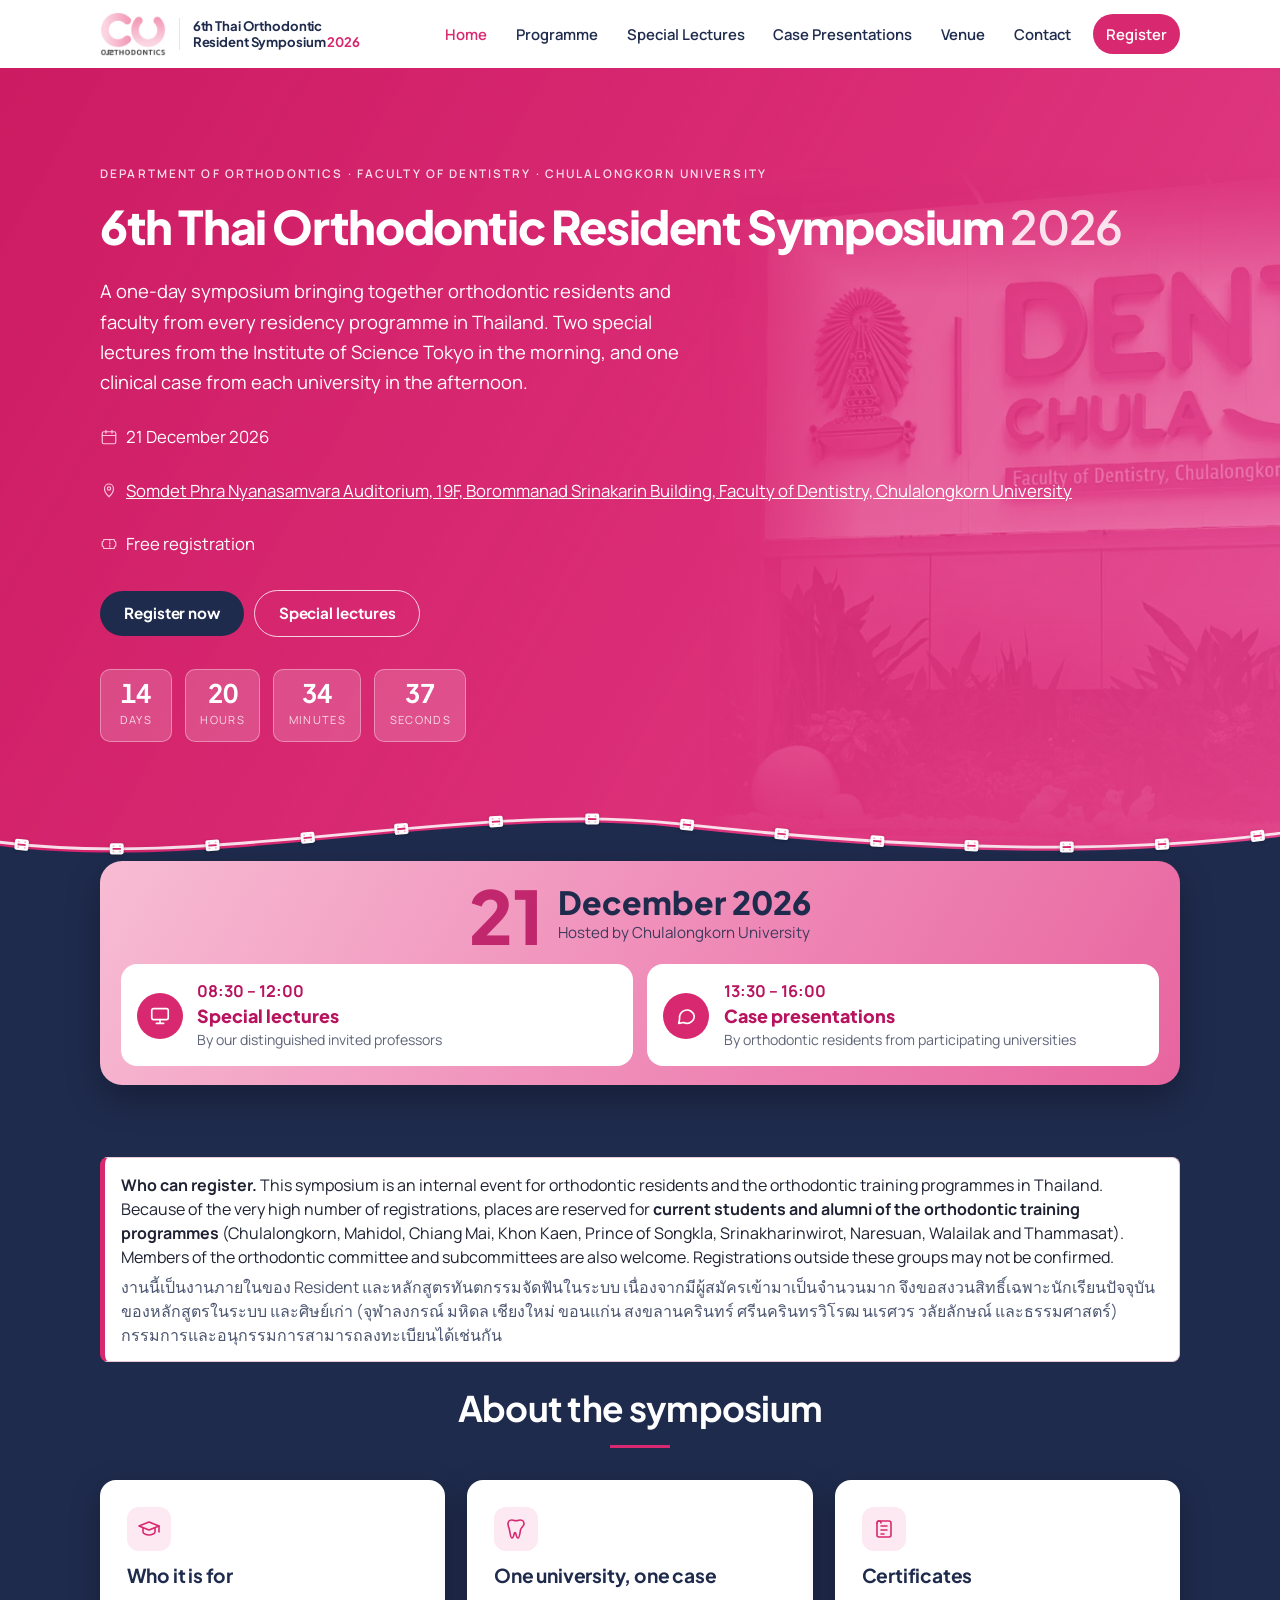
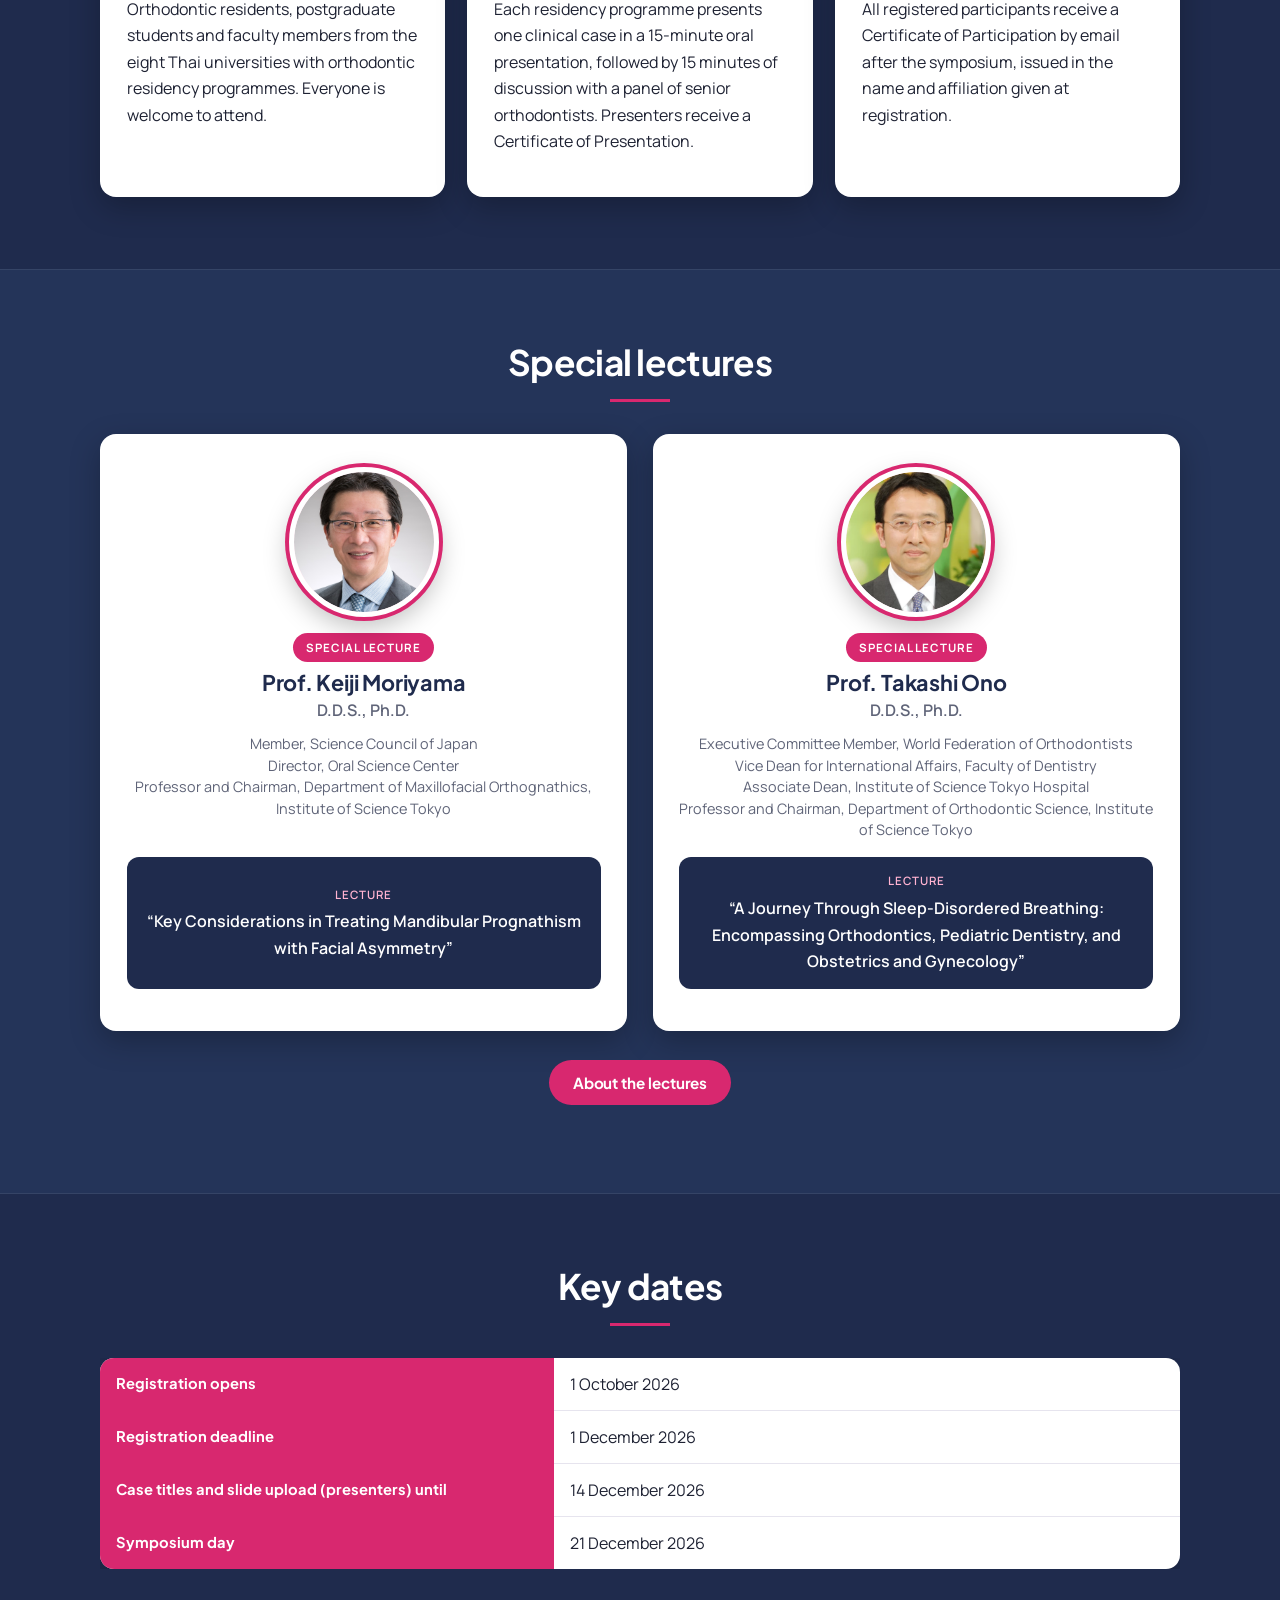
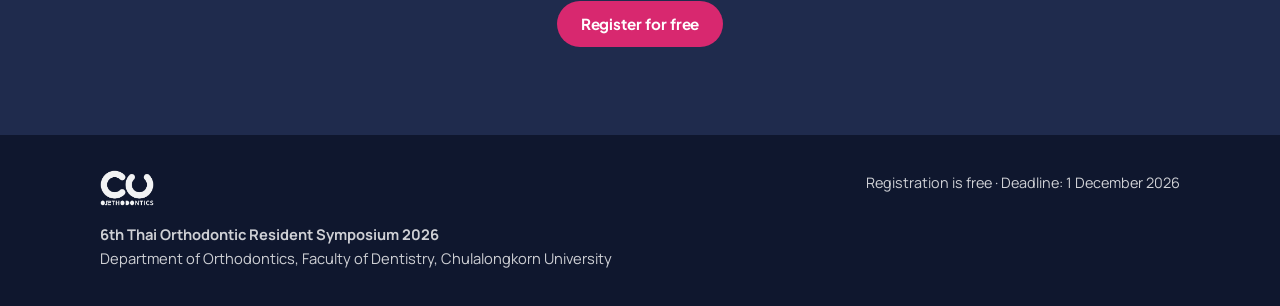
==== commit 7e200763: "University field accepts Not affiliated with a university Co-Authored-By: Claude Fable 5.1 <noreply@" ====
--- a/index.html
+++ b/index.html
@@ -9,7 +9,7 @@
 <link rel="preconnect" href="https://fonts.googleapis.com">
 <link href="https://fonts.googleapis.com/css2?family=Plus+Jakarta+Sans:wght@500;600;700;800&family=Manrope:wght@400;500;600;700&family=Cormorant+Garamond:ital,wght@0,600;1,500&display=swap" rel="stylesheet">
 <script>if(!matchMedia("(prefers-reduced-motion: reduce)").matches&&"IntersectionObserver" in window){document.documentElement.classList.add("js");setTimeout(function(){document.documentElement.classList.remove("js")},3000)}</script>
-<link rel="stylesheet" href="css/style.css?v=20261125a">
+<link rel="stylesheet" href="css/style.css?v=20261125b">
 </head>
 <body>
 <header class="site-header">
@@ -189,8 +189,8 @@
     </div>
   </div>
 </footer>
-<script src="js/config.js?v=20261125a"></script>
-<script src="js/main.js?v=20261125a"></script>
+<script src="js/config.js?v=20261125b"></script>
+<script src="js/main.js?v=20261125b"></script>
 
 </body>
 </html>
